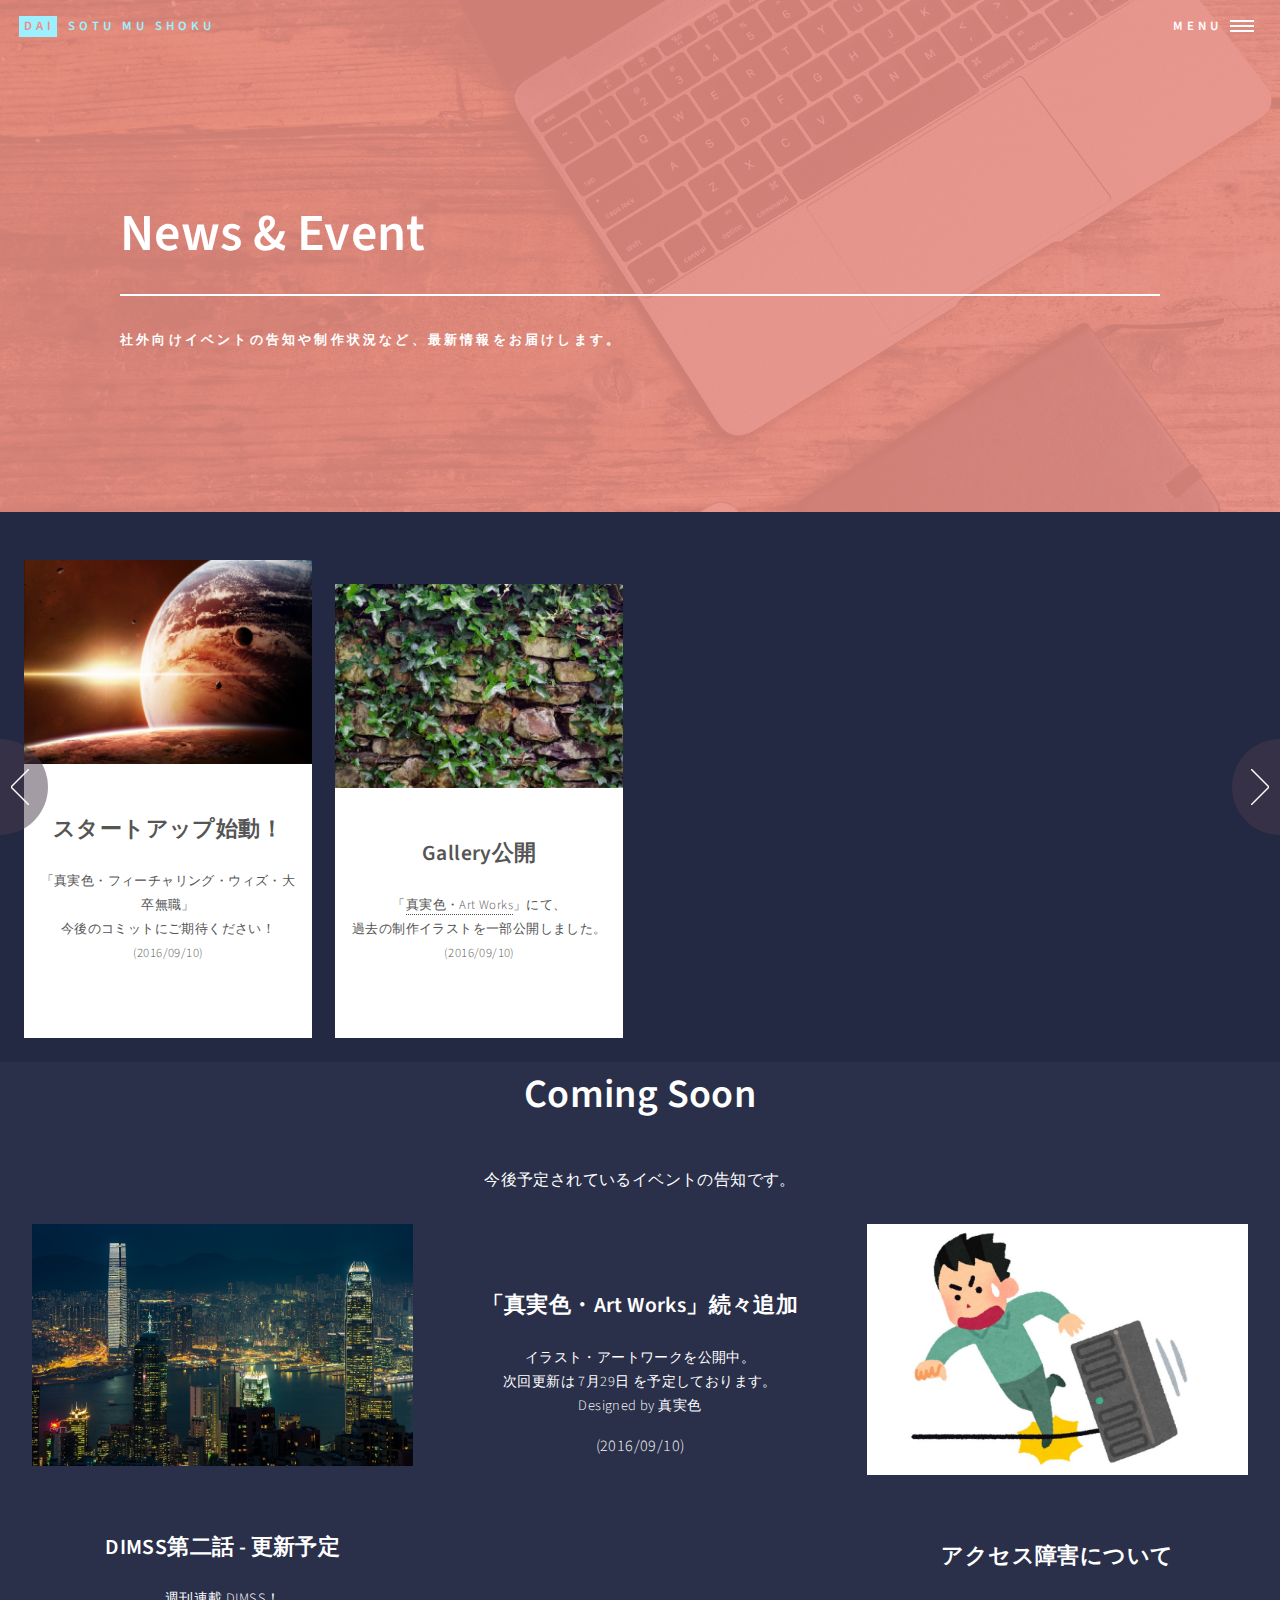
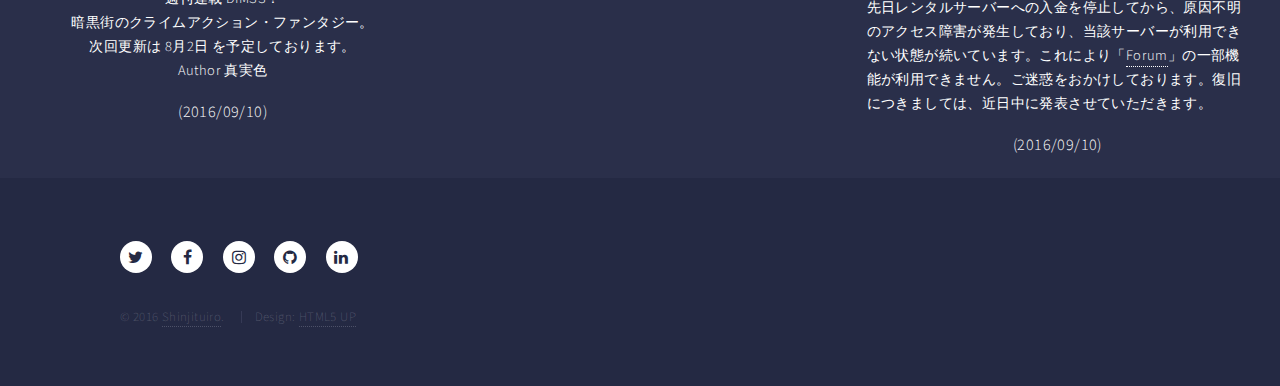
==== news.html @ 3851b5d0 "Add files via upload" ====
<!DOCTYPE HTML>
<!--
	Forty by HTML5 UP
	html5up.net | @ajlkn
	Free for personal and commercial use under the CCA 3.0 license (html5up.net/license)
-->
<html>
	<head>
		<title>News</title>
		<meta charset="utf-8" />
		<meta name="viewport" content="width=device-width, initial-scale=1, user-scalable=no" />
		<!--[if lte IE 8]><script src="assets/js/ie/html5shiv.js"></script><![endif]-->
		<link rel="stylesheet" href="assets/css/main.news.css" />
		<!--[if lte IE 9]><link rel="stylesheet" href="assets/css/ie9.css" /><![endif]-->
		<!--[if lte IE 8]><link rel="stylesheet" href="assets/css/ie8.css" /><![endif]-->
	</head>
	<body>

		<!-- Wrapper -->
			<div id="wrapper">

				<!-- Header -->
				<!-- Note: The "styleN" class below should match that of the banner element. -->
					<header id="header" class="alt style3">
						<a href="index.html" class="logo"><strong>dai</strong> <span>sotu mu shoku</span></a>
						<nav>
							<a href="#menu">Menu</a>
						</nav>
					</header>

				<!-- Menu -->
					<nav id="menu">
						<ul class="links">
							<li><a href="index.html">Home</a></li>
							<li><a href="about.html">About</a></li>
							<li><a href="products.html">Products</a></li>
							<li><a href="news.html">News & Event</a></li>
							<li><a href="recruit.html">Recruit</a></li>
							<li><a href="forum.html">Forum</a></li>
						</ul>
						<ul class="actions vertical">
							<li><a href="#" class="button special fit">Get Started</a></li>
							<li><a href="#" class="button fit">Log In</a></li>
						</ul>
					</nav>

				<!-- Banner -->
				<!-- Note: The "styleN" class below should match that of the header element. -->
					<section id="banner" class="style3">
						<div class="inner">
							<span class="image">
								<img src="images/banner.jpg" alt="" />
							</span>
							<header class="major">
								<h1>News & Event</h1>
							</header>
							<div class="content">
								<p style="font-size: 0.8em">社外向けイベントの告知や制作状況など、最新情報をお届けします。</p>
							</div>
						</div>
					</section>


			<!-- Carousel -->
				<section class="carousel">
					<div class="reel">

						<article>
							<a href="#" class="image featured"><img src="images/new01.jpg" alt="" /></a>
							<header>
								<h3><a href="#">スタートアップ始動！</a></h3>
							</header>
							<p style="font-size: 0.8em">「真実色・フィーチャリング・ウィズ・大卒無職」<br>
							今後のコミットにご期待ください！<br>
							(2016/09/10)</p>
						</article>

						<article>
							<a href="gallery.html" class="image featured"><img src="images/new02.jpg" alt="" /></a>
							<header>
								<h3><a href="gallery.html">Gallery公開</a></h3>
							</header>
							<p style="font-size: 0.8em">「<a href="gallery.html">真実色・Art Works</a>」にて、<br>
							過去の制作イラストを一部公開しました。<br>
							(2016/09/10)</p>
						</article>

						<article>
							<a href="#" class="image featured"><img src="images/new03.jpg" alt="" /></a>
							<header>
								<h3><a href="#">既知の不具合</a></h3>
							</header>
							<p style="font-size: 0.8em">一部サービスで障害が発生しています。<br>
							詳細は下記告知をご覧ください。<br>
							(2016/09/10)</p>
						</article>

						<article>
							<a href="#" class="image featured"><img src="images/new04.jpg" alt="" /></a>
							<header>
								<h3><a href="#">DAIC2016参加</a></h3>
							</header>
							<p style="font-size: 0.8em">大卒無職カンファレンス2016に参加しました。<br>
							発表資料は後日アップロードされる予定です。<br>
							(2016/09/10)</p>
						</article>

						<article>
							<a href="#" class="image featured"><img src="images/new05.jpg" alt="" /></a>
							<header>
								<h3><a href="#">Forum解禁</a></h3>
							</header>
							<p style="font-size: 0.8em">「Forum」で意見交換しませんか。<br>
							第一回討論テーマは「大卒無職」。<br>
							(2016/09/10)</p>
						</article>

						<article>
							<a href="#" class="image featured"><img src="images/pic01.jpg" alt="" /></a>
							<header>
								<h3><a href="#">大卒無職募集</a></h3>
							</header>
							<p style="font-size: 0.8em">一緒に働く大卒無職を探しています。<br>
							詳細は「<a href="recruit.html">Recruit</a>」ページをご覧ください。<br>
							(2016/09/10)</p>
						</article>

						<article>
							<a href="#" class="image featured"><img src="images/pic02.jpg" alt="" /></a>
							<header>
								<h3><a href="#">「真実色」というミッション</a></h3>
							</header>
							<p style="font-size: 0.8em">「大卒無職」のあり方を探求していきます。<br>
							詳細は「<a href="about.html">About</a>」ページをご覧ください。<br>
							(2016/09/10)</p>
						</article>

						<article>
							<a href="#" class="image featured"><img src="images/pic03.jpg" alt="" /></a>
							<header>
								<h3><a href="#">クラウド大卒無職</a></h3>
							</header>
							<p style="font-size: 0.8em">大卒無職のクラウド化を推進します。<br>
							詳細は「<a href="recruit.html">Recruit</a>」ページをご覧ください。<br>
							(2016/09/10)</p>
						</article>

						<article>
							<a href="#" class="image featured"><img src="images/pic04.jpg" alt="" /></a>
							<header>
								<h3><a href="#">真実色誕生</a></h3>
							</header>
							<p style="font-size: 0.8em">真実色が誕生しました。<br>
							今後のコミットにご期待ください！<br>
							(1992)</p>
						</article>

					</div>
				</section>

			<!-- Main -->
				<div class="wrapper style2" style="display:none">

					<article id="main" class="container special">
						<a href="#" class="image featured"><img src="images/new01.jpg" alt="" /></a>
						<header>
							<h2><a href="#">title.</a></h2>
							<p>section.</p>
						</header>
						<p>text.</p>
						<footer>
							<a href="#" class="button">button.</a>
						</footer>
					</article>

				</div>

			<!-- Features -->
				<div class="wrapper style1">

					<section id="features" class="container special">
						<header>
							<h1>Coming Soon</h1>
							<p>今後予定されているイベントの告知です。</p>
						</header>
						<div class="row">
							<article class="4u 12u(mobile) special">
								<a href="#" class="image featured"><img src="images/new101.jpg" alt="" /></a>
								<header>
									<h3><a href="#">DIMSS第二話 - 更新予定</a></h3>
								</header>
								<p style="font-size: 0.9em">週刊連載 DIMSS！<br>
								暗黒街のクライムアクション・ファンタジー。<br>
								次回更新は
									<script>
										var a = new Date();
										var b = 7 - a.getDay();
										var c = new Date(a.getTime() + b * 86400000);
										document.write(c.getMonth()+1+"月"+c.getDate()+"日");
									</script>
								を予定しております。<br>
								Author 真実色</p>
								<p style="line-height: 0em">(2016/09/10)</p>
							</article>
							<article class="4u 12u(mobile) special">
								<a href="#" class="image featured"><img src="images/new102.jpg" alt="" /></a>
								<header>
									<h3><a href="#">「真実色・Art Works」続々追加</a></h3>
								</header>
								<p style="font-size: 0.9em">イラスト・アートワークを公開中。<br>
								次回更新は
									<script>
										var a = new Date();
										var b = new Date(a.getTime() + 3 * 86400000);
										document.write(b.getMonth()+1+"月"+b.getDate()+"日");
									</script>
								を予定しております。<br>
								Designed by 真実色</p>
								<p style="line-height: 0em">(2016/09/10)</p>
							</article>
							<article class="4u 12u(mobile) special">
								<a href="#" class="image featured"><img src="images/new103.jpg" alt="" /></a>
								<header>
									<h3><a href="#">アクセス障害について</a></h3>
								</header>
								<p style="font-size: 0.9em" align="left">先日レンタルサーバーへの入金を停止してから、原因不明のアクセス障害が発生しており、当該サーバーが利用できない状態が続いています。これにより「<a href="forum.html">Forum</a>」の一部機能が利用できません。ご迷惑をおかけしております。復旧につきましては、近日中に発表させていただきます。<br></p>
								<p style="line-height: 0em">(2016/09/10)</p>
							</article>
						</div>
					</section>

				</div>

				<!-- Contact -->
					<section id="contact" style="display:none">
						<div class="inner">
							<section>
								<form method="post" action="#">
									<div class="field half first">
										<label for="name">Name</label>
										<input type="text" name="name" id="name" />
									</div>
									<div class="field half">
										<label for="email">Email</label>
										<input type="text" name="email" id="email" />
									</div>
									<div class="field">
										<label for="message">Message</label>
										<textarea name="message" id="message" rows="6"></textarea>
									</div>
									<ul class="actions">
										<li><input type="submit" value="Send Message" class="special" /></li>
										<li><input type="reset" value="Clear" /></li>
									</ul>
								</form>
							</section>
							<section class="split">
								<section>
									<div class="contact-method">
										<span class="icon alt fa-envelope"></span>
										<h3>Email</h3>
										<a href="#">information@untitled.tld</a>
									</div>
								</section>
								<section>
									<div class="contact-method">
										<span class="icon alt fa-phone"></span>
										<h3>Phone</h3>
										<span>(000) 000-0000 x12387</span>
									</div>
								</section>
								<section>
									<div class="contact-method">
										<span class="icon alt fa-home"></span>
										<h3>Address</h3>
										<span>1234 Somewhere Road #5432<br />
										Nashville, TN 00000<br />
										United States of America</span>
									</div>
								</section>
							</section>
						</div>
					</section>

				<!-- Footer -->
					<footer id="footer">
						<div class="inner">
							<ul class="icons">
								<li><a href="https://twitter.com/maigattu" class="icon alt fa-twitter"><span class="label">Twitter</span></a></li>
								<li><a href="http://mypage.syosetu.com/mypage/top/userid/631039/" class="icon alt fa-facebook"><span class="label">Facebook</span></a></li>
								<li><a href="http://mypage.syosetu.com/mypage/top/userid/631039/" class="icon alt fa-instagram"><span class="label">Instagram</span></a></li>
								<li><a href="https://github.com/shinjituiro" class="icon alt fa-github"><span class="label">GitHub</span></a></li>
								<li><a href="http://mypage.syosetu.com/mypage/top/userid/631039/" class="icon alt fa-linkedin"><span class="label">LinkedIn</span></a></li>
							</ul>
							<ul class="copyright">
								<li>&copy; 2016 <a href="https://twitter.com/maigattu">Shinjituiro</a>.</li>
								<li>Design: <a href="https://html5up.net">HTML5 UP</a></li>
								
							</ul>
						</div>
					</footer>

			</div>

		<!-- Scripts -->
			<script src="assets/js/jquery.min.js"></script>
			<script src="assets/js/jquery.dropotron.min.js"></script>
			<script src="assets/js/jquery.scrolly.min.js"></script>
			<script src="assets/js/jquery.scrollex.min.js"></script>
			<script src="assets/js/jquery.onvisible.min.js"></script>
			<script src="assets/js/skel.min.js"></script>
			<script src="assets/js/util.js"></script>
			<!--[if lte IE 8]><script src="assets/js/ie/respond.min.js"></script><![endif]-->
			<script src="assets/js/main.news.js"></script>

	</body>
</html>
---- assets/css/main.news.css ----
@import url(font-awesome.min.css);
@import url("https://fonts.googleapis.com/css?family=Source+Sans+Pro:300,300italic,600,600italic");

/*
	Forty by HTML5 UP
	html5up.net | @ajlkn
	Free for personal and commercial use under the CCA 3.0 license (html5up.net/license)
*/

/* Reset */

	html, body, div, span, applet, object, iframe, h1, h2, h3, h4, h5, h6, p, blockquote, pre, a, abbr, acronym, address, big, cite, code, del, dfn, em, img, ins, kbd, q, s, samp, small, strike, strong, sub, sup, tt, var, b, u, i, center, dl, dt, dd, ol, ul, li, fieldset, form, label, legend, table, caption, tbody, tfoot, thead, tr, th, td, article, aside, canvas, details, embed, figure, figcaption, footer, header, hgroup, menu, nav, output, ruby, section, summary, time, mark, audio, video {
		margin: 0;
		padding: 0;
		border: 0;
		font-size: 100%;
		font: inherit;
		vertical-align: baseline;
	}

	article, aside, details, figcaption, figure, footer, header, hgroup, menu, nav, section {
		display: block;
	}

	body {
		line-height: 1;
	}

	ol, ul {
		list-style: none;
	}

	blockquote, q {
		quotes: none;
	}

	blockquote:before, blockquote:after, q:before, q:after {
		content: '';
		content: none;
	}

	table {
		border-collapse: collapse;
		border-spacing: 0;
	}

	body {
		-webkit-text-size-adjust: none;
	}

/* Box Model */

	*, *:before, *:after {
		-moz-box-sizing: border-box;
		-webkit-box-sizing: border-box;
		box-sizing: border-box;
	}

/* Containers */

	.container {
		margin-left: auto;
		margin-right: auto;
	}

	.container.\31 25\25 {
		width: 100%;
		max-width: 1750px;
		min-width: 1400px;
	}

	.container.\37 5\25 {
		width: 1050px;
	}

	.container.\35 0\25 {
		width: 700px;
	}

	.container.\32 5\25 {
		width: 350px;
	}

	.container {
		width: 1400px;
	}

	@media screen and (max-width: 1680px) {

		.container.\31 25\25 {
			width: 100%;
			max-width: 1500px;
			min-width: 1200px;
		}

		.container.\37 5\25 {
			width: 900px;
		}

		.container.\35 0\25 {
			width: 600px;
		}

		.container.\32 5\25 {
			width: 300px;
		}

		.container {
			width: 1200px;
		}

	}

	@media screen and (max-width: 1280px) {

		.container.\31 25\25 {
			width: 100%;
			max-width: 125%;
			min-width: 100%;
		}

		.container.\37 5\25 {
			width: 75%;
		}

		.container.\35 0\25 {
			width: 50%;
		}

		.container.\32 5\25 {
			width: 25%;
		}

		.container {
			width: 100%;
		}

	}

	@media screen and (max-width: 960px) {

		.container.\31 25\25 {
			width: 100%;
			max-width: 125%;
			min-width: 100%;
		}

		.container.\37 5\25 {
			width: 75%;
		}

		.container.\35 0\25 {
			width: 50%;
		}

		.container.\32 5\25 {
			width: 25%;
		}

		.container {
			width: 100%;
		}

	}

	@media screen and (max-width: 840px) {

		.container.\31 25\25 {
			width: 100%;
			max-width: 125%;
			min-width: 100%;
		}

		.container.\37 5\25 {
			width: 75%;
		}

		.container.\35 0\25 {
			width: 50%;
		}

		.container.\32 5\25 {
			width: 25%;
		}

		.container {
			width: 100% !important;
		}

	}

	@media screen and (max-width: 736px) {

		.container.\31 25\25 {
			width: 100%;
			max-width: 125%;
			min-width: 100%;
		}

		.container.\37 5\25 {
			width: 75%;
		}

		.container.\35 0\25 {
			width: 50%;
		}

		.container.\32 5\25 {
			width: 25%;
		}

		.container {
			width: 100% !important;
		}

	}

/* Grid */

	.row {
		border-bottom: solid 1px transparent;
		-moz-box-sizing: border-box;
		-webkit-box-sizing: border-box;
		box-sizing: border-box;
	}

	.row > * {
		float: left;
		-moz-box-sizing: border-box;
		-webkit-box-sizing: border-box;
		box-sizing: border-box;
	}

	.row:after, .row:before {
		content: '';
		display: block;
		clear: both;
		height: 0;
	}

	.row.uniform > * > :first-child {
		margin-top: 0;
	}

	.row.uniform > * > :last-child {
		margin-bottom: 0;
	}

	.row.\30 \25 > * {
		padding: 0px 0 0 0px;
	}

	.row.\30 \25 {
		margin: 0px 0 -1px 0px;
	}

	.row.uniform.\30 \25 > * {
		padding: 0px 0 0 0px;
	}

	.row.uniform.\30 \25 {
		margin: 0px 0 -1px 0px;
	}

	.row > * {
		padding: 48px 0 0 48px;
	}

	.row {
		margin: -48px 0 -1px -48px;
	}

	.row.uniform > * {
		padding: 48px 0 0 48px;
	}

	.row.uniform {
		margin: -48px 0 -1px -48px;
	}

	.row.\32 00\25 > * {
		padding: 96px 0 0 96px;
	}

	.row.\32 00\25 {
		margin: -96px 0 -1px -96px;
	}

	.row.uniform.\32 00\25 > * {
		padding: 96px 0 0 96px;
	}

	.row.uniform.\32 00\25 {
		margin: -96px 0 -1px -96px;
	}

	.row.\31 50\25 > * {
		padding: 72px 0 0 72px;
	}

	.row.\31 50\25 {
		margin: -72px 0 -1px -72px;
	}

	.row.uniform.\31 50\25 > * {
		padding: 72px 0 0 72px;
	}

	.row.uniform.\31 50\25 {
		margin: -72px 0 -1px -72px;
	}

	.row.\35 0\25 > * {
		padding: 24px 0 0 24px;
	}

	.row.\35 0\25 {
		margin: -24px 0 -1px -24px;
	}

	.row.uniform.\35 0\25 > * {
		padding: 24px 0 0 24px;
	}

	.row.uniform.\35 0\25 {
		margin: -24px 0 -1px -24px;
	}

	.row.\32 5\25 > * {
		padding: 12px 0 0 12px;
	}

	.row.\32 5\25 {
		margin: -12px 0 -1px -12px;
	}

	.row.uniform.\32 5\25 > * {
		padding: 12px 0 0 12px;
	}

	.row.uniform.\32 5\25 {
		margin: -12px 0 -1px -12px;
	}

	.\31 2u, .\31 2u\24 {
		width: 100%;
		clear: none;
		margin-left: 0;
	}

	.\31 1u, .\31 1u\24 {
		width: 91.6666666667%;
		clear: none;
		margin-left: 0;
	}

	.\31 0u, .\31 0u\24 {
		width: 83.3333333333%;
		clear: none;
		margin-left: 0;
	}

	.\39 u, .\39 u\24 {
		width: 75%;
		clear: none;
		margin-left: 0;
	}

	.\38 u, .\38 u\24 {
		width: 66.6666666667%;
		clear: none;
		margin-left: 0;
	}

	.\37 u, .\37 u\24 {
		width: 58.3333333333%;
		clear: none;
		margin-left: 0;
	}

	.\36 u, .\36 u\24 {
		width: 50%;
		clear: none;
		margin-left: 0;
	}

	.\35 u, .\35 u\24 {
		width: 41.6666666667%;
		clear: none;
		margin-left: 0;
	}

	.\34 u, .\34 u\24 {
		width: 33.3333333333%;
		clear: none;
		margin-left: 0;
	}

	.\33 u, .\33 u\24 {
		width: 25%;
		clear: none;
		margin-left: 0;
	}

	.\32 u, .\32 u\24 {
		width: 16.6666666667%;
		clear: none;
		margin-left: 0;
	}

	.\31 u, .\31 u\24 {
		width: 8.3333333333%;
		clear: none;
		margin-left: 0;
	}

	.\31 2u\24 + *,
	.\31 1u\24 + *,
	.\31 0u\24 + *,
	.\39 u\24 + *,
	.\38 u\24 + *,
	.\37 u\24 + *,
	.\36 u\24 + *,
	.\35 u\24 + *,
	.\34 u\24 + *,
	.\33 u\24 + *,
	.\32 u\24 + *,
	.\31 u\24 + * {
		clear: left;
	}

	.\-11u {
		margin-left: 91.66667%;
	}

	.\-10u {
		margin-left: 83.33333%;
	}

	.\-9u {
		margin-left: 75%;
	}

	.\-8u {
		margin-left: 66.66667%;
	}

	.\-7u {
		margin-left: 58.33333%;
	}

	.\-6u {
		margin-left: 50%;
	}

	.\-5u {
		margin-left: 41.66667%;
	}

	.\-4u {
		margin-left: 33.33333%;
	}

	.\-3u {
		margin-left: 25%;
	}

	.\-2u {
		margin-left: 16.66667%;
	}

	.\-1u {
		margin-left: 8.33333%;
	}

	@media screen and (max-width: 1680px) {

		.row > * {
			padding: 48px 0 0 48px;
		}

		.row {
			margin: -48px 0 -1px -48px;
		}

		.row.uniform > * {
			padding: 48px 0 0 48px;
		}

		.row.uniform {
			margin: -48px 0 -1px -48px;
		}

		.row.\32 00\25 > * {
			padding: 96px 0 0 96px;
		}

		.row.\32 00\25 {
			margin: -96px 0 -1px -96px;
		}

		.row.uniform.\32 00\25 > * {
			padding: 96px 0 0 96px;
		}

		.row.uniform.\32 00\25 {
			margin: -96px 0 -1px -96px;
		}

		.row.\31 50\25 > * {
			padding: 72px 0 0 72px;
		}

		.row.\31 50\25 {
			margin: -72px 0 -1px -72px;
		}

		.row.uniform.\31 50\25 > * {
			padding: 72px 0 0 72px;
		}

		.row.uniform.\31 50\25 {
			margin: -72px 0 -1px -72px;
		}

		.row.\35 0\25 > * {
			padding: 24px 0 0 24px;
		}

		.row.\35 0\25 {
			margin: -24px 0 -1px -24px;
		}

		.row.uniform.\35 0\25 > * {
			padding: 24px 0 0 24px;
		}

		.row.uniform.\35 0\25 {
			margin: -24px 0 -1px -24px;
		}

		.row.\32 5\25 > * {
			padding: 12px 0 0 12px;
		}

		.row.\32 5\25 {
			margin: -12px 0 -1px -12px;
		}

		.row.uniform.\32 5\25 > * {
			padding: 12px 0 0 12px;
		}

		.row.uniform.\32 5\25 {
			margin: -12px 0 -1px -12px;
		}

		.\31 2u\28wide\29, .\31 2u\24\28wide\29 {
			width: 100%;
			clear: none;
			margin-left: 0;
		}

		.\31 1u\28wide\29, .\31 1u\24\28wide\29 {
			width: 91.6666666667%;
			clear: none;
			margin-left: 0;
		}

		.\31 0u\28wide\29, .\31 0u\24\28wide\29 {
			width: 83.3333333333%;
			clear: none;
			margin-left: 0;
		}

		.\39 u\28wide\29, .\39 u\24\28wide\29 {
			width: 75%;
			clear: none;
			margin-left: 0;
		}

		.\38 u\28wide\29, .\38 u\24\28wide\29 {
			width: 66.6666666667%;
			clear: none;
			margin-left: 0;
		}

		.\37 u\28wide\29, .\37 u\24\28wide\29 {
			width: 58.3333333333%;
			clear: none;
			margin-left: 0;
		}

		.\36 u\28wide\29, .\36 u\24\28wide\29 {
			width: 50%;
			clear: none;
			margin-left: 0;
		}

		.\35 u\28wide\29, .\35 u\24\28wide\29 {
			width: 41.6666666667%;
			clear: none;
			margin-left: 0;
		}

		.\34 u\28wide\29, .\34 u\24\28wide\29 {
			width: 33.3333333333%;
			clear: none;
			margin-left: 0;
		}

		.\33 u\28wide\29, .\33 u\24\28wide\29 {
			width: 25%;
			clear: none;
			margin-left: 0;
		}

		.\32 u\28wide\29, .\32 u\24\28wide\29 {
			width: 16.6666666667%;
			clear: none;
			margin-left: 0;
		}

		.\31 u\28wide\29, .\31 u\24\28wide\29 {
			width: 8.3333333333%;
			clear: none;
			margin-left: 0;
		}

		.\31 2u\24\28wide\29 + *,
		.\31 1u\24\28wide\29 + *,
		.\31 0u\24\28wide\29 + *,
		.\39 u\24\28wide\29 + *,
		.\38 u\24\28wide\29 + *,
		.\37 u\24\28wide\29 + *,
		.\36 u\24\28wide\29 + *,
		.\35 u\24\28wide\29 + *,
		.\34 u\24\28wide\29 + *,
		.\33 u\24\28wide\29 + *,
		.\32 u\24\28wide\29 + *,
		.\31 u\24\28wide\29 + * {
			clear: left;
		}

		.\-11u\28wide\29 {
			margin-left: 91.66667%;
		}

		.\-10u\28wide\29 {
			margin-left: 83.33333%;
		}

		.\-9u\28wide\29 {
			margin-left: 75%;
		}

		.\-8u\28wide\29 {
			margin-left: 66.66667%;
		}

		.\-7u\28wide\29 {
			margin-left: 58.33333%;
		}

		.\-6u\28wide\29 {
			margin-left: 50%;
		}

		.\-5u\28wide\29 {
			margin-left: 41.66667%;
		}

		.\-4u\28wide\29 {
			margin-left: 33.33333%;
		}

		.\-3u\28wide\29 {
			margin-left: 25%;
		}

		.\-2u\28wide\29 {
			margin-left: 16.66667%;
		}

		.\-1u\28wide\29 {
			margin-left: 8.33333%;
		}

	}

	@media screen and (max-width: 1280px) {

		.row > * {
			padding: 36px 0 0 36px;
		}

		.row {
			margin: -36px 0 -1px -36px;
		}

		.row.uniform > * {
			padding: 36px 0 0 36px;
		}

		.row.uniform {
			margin: -36px 0 -1px -36px;
		}

		.row.\32 00\25 > * {
			padding: 72px 0 0 72px;
		}

		.row.\32 00\25 {
			margin: -72px 0 -1px -72px;
		}

		.row.uniform.\32 00\25 > * {
			padding: 72px 0 0 72px;
		}

		.row.uniform.\32 00\25 {
			margin: -72px 0 -1px -72px;
		}

		.row.\31 50\25 > * {
			padding: 54px 0 0 54px;
		}

		.row.\31 50\25 {
			margin: -54px 0 -1px -54px;
		}

		.row.uniform.\31 50\25 > * {
			padding: 54px 0 0 54px;
		}

		.row.uniform.\31 50\25 {
			margin: -54px 0 -1px -54px;
		}

		.row.\35 0\25 > * {
			padding: 18px 0 0 18px;
		}

		.row.\35 0\25 {
			margin: -18px 0 -1px -18px;
		}

		.row.uniform.\35 0\25 > * {
			padding: 18px 0 0 18px;
		}

		.row.uniform.\35 0\25 {
			margin: -18px 0 -1px -18px;
		}

		.row.\32 5\25 > * {
			padding: 9px 0 0 9px;
		}

		.row.\32 5\25 {
			margin: -9px 0 -1px -9px;
		}

		.row.uniform.\32 5\25 > * {
			padding: 9px 0 0 9px;
		}

		.row.uniform.\32 5\25 {
			margin: -9px 0 -1px -9px;
		}

		.\31 2u\28normal\29, .\31 2u\24\28normal\29 {
			width: 100%;
			clear: none;
			margin-left: 0;
		}

		.\31 1u\28normal\29, .\31 1u\24\28normal\29 {
			width: 91.6666666667%;
			clear: none;
			margin-left: 0;
		}

		.\31 0u\28normal\29, .\31 0u\24\28normal\29 {
			width: 83.3333333333%;
			clear: none;
			margin-left: 0;
		}

		.\39 u\28normal\29, .\39 u\24\28normal\29 {
			width: 75%;
			clear: none;
			margin-left: 0;
		}

		.\38 u\28normal\29, .\38 u\24\28normal\29 {
			width: 66.6666666667%;
			clear: none;
			margin-left: 0;
		}

		.\37 u\28normal\29, .\37 u\24\28normal\29 {
			width: 58.3333333333%;
			clear: none;
			margin-left: 0;
		}

		.\36 u\28normal\29, .\36 u\24\28normal\29 {
			width: 50%;
			clear: none;
			margin-left: 0;
		}

		.\35 u\28normal\29, .\35 u\24\28normal\29 {
			width: 41.6666666667%;
			clear: none;
			margin-left: 0;
		}

		.\34 u\28normal\29, .\34 u\24\28normal\29 {
			width: 33.3333333333%;
			clear: none;
			margin-left: 0;
		}

		.\33 u\28normal\29, .\33 u\24\28normal\29 {
			width: 25%;
			clear: none;
			margin-left: 0;
		}

		.\32 u\28normal\29, .\32 u\24\28normal\29 {
			width: 16.6666666667%;
			clear: none;
			margin-left: 0;
		}

		.\31 u\28normal\29, .\31 u\24\28normal\29 {
			width: 8.3333333333%;
			clear: none;
			margin-left: 0;
		}

		.\31 2u\24\28normal\29 + *,
		.\31 1u\24\28normal\29 + *,
		.\31 0u\24\28normal\29 + *,
		.\39 u\24\28normal\29 + *,
		.\38 u\24\28normal\29 + *,
		.\37 u\24\28normal\29 + *,
		.\36 u\24\28normal\29 + *,
		.\35 u\24\28normal\29 + *,
		.\34 u\24\28normal\29 + *,
		.\33 u\24\28normal\29 + *,
		.\32 u\24\28normal\29 + *,
		.\31 u\24\28normal\29 + * {
			clear: left;
		}

		.\-11u\28normal\29 {
			margin-left: 91.66667%;
		}

		.\-10u\28normal\29 {
			margin-left: 83.33333%;
		}

		.\-9u\28normal\29 {
			margin-left: 75%;
		}

		.\-8u\28normal\29 {
			margin-left: 66.66667%;
		}

		.\-7u\28normal\29 {
			margin-left: 58.33333%;
		}

		.\-6u\28normal\29 {
			margin-left: 50%;
		}

		.\-5u\28normal\29 {
			margin-left: 41.66667%;
		}

		.\-4u\28normal\29 {
			margin-left: 33.33333%;
		}

		.\-3u\28normal\29 {
			margin-left: 25%;
		}

		.\-2u\28normal\29 {
			margin-left: 16.66667%;
		}

		.\-1u\28normal\29 {
			margin-left: 8.33333%;
		}

	}

	@media screen and (max-width: 960px) {

		.row > * {
			padding: 32px 0 0 32px;
		}

		.row {
			margin: -32px 0 -1px -32px;
		}

		.row.uniform > * {
			padding: 32px 0 0 32px;
		}

		.row.uniform {
			margin: -32px 0 -1px -32px;
		}

		.row.\32 00\25 > * {
			padding: 64px 0 0 64px;
		}

		.row.\32 00\25 {
			margin: -64px 0 -1px -64px;
		}

		.row.uniform.\32 00\25 > * {
			padding: 64px 0 0 64px;
		}

		.row.uniform.\32 00\25 {
			margin: -64px 0 -1px -64px;
		}

		.row.\31 50\25 > * {
			padding: 48px 0 0 48px;
		}

		.row.\31 50\25 {
			margin: -48px 0 -1px -48px;
		}

		.row.uniform.\31 50\25 > * {
			padding: 48px 0 0 48px;
		}

		.row.uniform.\31 50\25 {
			margin: -48px 0 -1px -48px;
		}

		.row.\35 0\25 > * {
			padding: 16px 0 0 16px;
		}

		.row.\35 0\25 {
			margin: -16px 0 -1px -16px;
		}

		.row.uniform.\35 0\25 > * {
			padding: 16px 0 0 16px;
		}

		.row.uniform.\35 0\25 {
			margin: -16px 0 -1px -16px;
		}

		.row.\32 5\25 > * {
			padding: 8px 0 0 8px;
		}

		.row.\32 5\25 {
			margin: -8px 0 -1px -8px;
		}

		.row.uniform.\32 5\25 > * {
			padding: 8px 0 0 8px;
		}

		.row.uniform.\32 5\25 {
			margin: -8px 0 -1px -8px;
		}

		.\31 2u\28narrow\29, .\31 2u\24\28narrow\29 {
			width: 100%;
			clear: none;
			margin-left: 0;
		}

		.\31 1u\28narrow\29, .\31 1u\24\28narrow\29 {
			width: 91.6666666667%;
			clear: none;
			margin-left: 0;
		}

		.\31 0u\28narrow\29, .\31 0u\24\28narrow\29 {
			width: 83.3333333333%;
			clear: none;
			margin-left: 0;
		}

		.\39 u\28narrow\29, .\39 u\24\28narrow\29 {
			width: 75%;
			clear: none;
			margin-left: 0;
		}

		.\38 u\28narrow\29, .\38 u\24\28narrow\29 {
			width: 66.6666666667%;
			clear: none;
			margin-left: 0;
		}

		.\37 u\28narrow\29, .\37 u\24\28narrow\29 {
			width: 58.3333333333%;
			clear: none;
			margin-left: 0;
		}

		.\36 u\28narrow\29, .\36 u\24\28narrow\29 {
			width: 50%;
			clear: none;
			margin-left: 0;
		}

		.\35 u\28narrow\29, .\35 u\24\28narrow\29 {
			width: 41.6666666667%;
			clear: none;
			margin-left: 0;
		}

		.\34 u\28narrow\29, .\34 u\24\28narrow\29 {
			width: 33.3333333333%;
			clear: none;
			margin-left: 0;
		}

		.\33 u\28narrow\29, .\33 u\24\28narrow\29 {
			width: 25%;
			clear: none;
			margin-left: 0;
		}

		.\32 u\28narrow\29, .\32 u\24\28narrow\29 {
			width: 16.6666666667%;
			clear: none;
			margin-left: 0;
		}

		.\31 u\28narrow\29, .\31 u\24\28narrow\29 {
			width: 8.3333333333%;
			clear: none;
			margin-left: 0;
		}

		.\31 2u\24\28narrow\29 + *,
		.\31 1u\24\28narrow\29 + *,
		.\31 0u\24\28narrow\29 + *,
		.\39 u\24\28narrow\29 + *,
		.\38 u\24\28narrow\29 + *,
		.\37 u\24\28narrow\29 + *,
		.\36 u\24\28narrow\29 + *,
		.\35 u\24\28narrow\29 + *,
		.\34 u\24\28narrow\29 + *,
		.\33 u\24\28narrow\29 + *,
		.\32 u\24\28narrow\29 + *,
		.\31 u\24\28narrow\29 + * {
			clear: left;
		}

		.\-11u\28narrow\29 {
			margin-left: 91.66667%;
		}

		.\-10u\28narrow\29 {
			margin-left: 83.33333%;
		}

		.\-9u\28narrow\29 {
			margin-left: 75%;
		}

		.\-8u\28narrow\29 {
			margin-left: 66.66667%;
		}

		.\-7u\28narrow\29 {
			margin-left: 58.33333%;
		}

		.\-6u\28narrow\29 {
			margin-left: 50%;
		}

		.\-5u\28narrow\29 {
			margin-left: 41.66667%;
		}

		.\-4u\28narrow\29 {
			margin-left: 33.33333%;
		}

		.\-3u\28narrow\29 {
			margin-left: 25%;
		}

		.\-2u\28narrow\29 {
			margin-left: 16.66667%;
		}

		.\-1u\28narrow\29 {
			margin-left: 8.33333%;
		}

	}

	@media screen and (max-width: 840px) {

		.row > * {
			padding: 32px 0 0 32px;
		}

		.row {
			margin: -32px 0 -1px -32px;
		}

		.row.uniform > * {
			padding: 32px 0 0 32px;
		}

		.row.uniform {
			margin: -32px 0 -1px -32px;
		}

		.row.\32 00\25 > * {
			padding: 64px 0 0 64px;
		}

		.row.\32 00\25 {
			margin: -64px 0 -1px -64px;
		}

		.row.uniform.\32 00\25 > * {
			padding: 64px 0 0 64px;
		}

		.row.uniform.\32 00\25 {
			margin: -64px 0 -1px -64px;
		}

		.row.\31 50\25 > * {
			padding: 48px 0 0 48px;
		}

		.row.\31 50\25 {
			margin: -48px 0 -1px -48px;
		}

		.row.uniform.\31 50\25 > * {
			padding: 48px 0 0 48px;
		}

		.row.uniform.\31 50\25 {
			margin: -48px 0 -1px -48px;
		}

		.row.\35 0\25 > * {
			padding: 16px 0 0 16px;
		}

		.row.\35 0\25 {
			margin: -16px 0 -1px -16px;
		}

		.row.uniform.\35 0\25 > * {
			padding: 16px 0 0 16px;
		}

		.row.uniform.\35 0\25 {
			margin: -16px 0 -1px -16px;
		}

		.row.\32 5\25 > * {
			padding: 8px 0 0 8px;
		}

		.row.\32 5\25 {
			margin: -8px 0 -1px -8px;
		}

		.row.uniform.\32 5\25 > * {
			padding: 8px 0 0 8px;
		}

		.row.uniform.\32 5\25 {
			margin: -8px 0 -1px -8px;
		}

		.\31 2u\28narrower\29, .\31 2u\24\28narrower\29 {
			width: 100%;
			clear: none;
			margin-left: 0;
		}

		.\31 1u\28narrower\29, .\31 1u\24\28narrower\29 {
			width: 91.6666666667%;
			clear: none;
			margin-left: 0;
		}

		.\31 0u\28narrower\29, .\31 0u\24\28narrower\29 {
			width: 83.3333333333%;
			clear: none;
			margin-left: 0;
		}

		.\39 u\28narrower\29, .\39 u\24\28narrower\29 {
			width: 75%;
			clear: none;
			margin-left: 0;
		}

		.\38 u\28narrower\29, .\38 u\24\28narrower\29 {
			width: 66.6666666667%;
			clear: none;
			margin-left: 0;
		}

		.\37 u\28narrower\29, .\37 u\24\28narrower\29 {
			width: 58.3333333333%;
			clear: none;
			margin-left: 0;
		}

		.\36 u\28narrower\29, .\36 u\24\28narrower\29 {
			width: 50%;
			clear: none;
			margin-left: 0;
		}

		.\35 u\28narrower\29, .\35 u\24\28narrower\29 {
			width: 41.6666666667%;
			clear: none;
			margin-left: 0;
		}

		.\34 u\28narrower\29, .\34 u\24\28narrower\29 {
			width: 33.3333333333%;
			clear: none;
			margin-left: 0;
		}

		.\33 u\28narrower\29, .\33 u\24\28narrower\29 {
			width: 25%;
			clear: none;
			margin-left: 0;
		}

		.\32 u\28narrower\29, .\32 u\24\28narrower\29 {
			width: 16.6666666667%;
			clear: none;
			margin-left: 0;
		}

		.\31 u\28narrower\29, .\31 u\24\28narrower\29 {
			width: 8.3333333333%;
			clear: none;
			margin-left: 0;
		}

		.\31 2u\24\28narrower\29 + *,
		.\31 1u\24\28narrower\29 + *,
		.\31 0u\24\28narrower\29 + *,
		.\39 u\24\28narrower\29 + *,
		.\38 u\24\28narrower\29 + *,
		.\37 u\24\28narrower\29 + *,
		.\36 u\24\28narrower\29 + *,
		.\35 u\24\28narrower\29 + *,
		.\34 u\24\28narrower\29 + *,
		.\33 u\24\28narrower\29 + *,
		.\32 u\24\28narrower\29 + *,
		.\31 u\24\28narrower\29 + * {
			clear: left;
		}

		.\-11u\28narrower\29 {
			margin-left: 91.66667%;
		}

		.\-10u\28narrower\29 {
			margin-left: 83.33333%;
		}

		.\-9u\28narrower\29 {
			margin-left: 75%;
		}

		.\-8u\28narrower\29 {
			margin-left: 66.66667%;
		}

		.\-7u\28narrower\29 {
			margin-left: 58.33333%;
		}

		.\-6u\28narrower\29 {
			margin-left: 50%;
		}

		.\-5u\28narrower\29 {
			margin-left: 41.66667%;
		}

		.\-4u\28narrower\29 {
			margin-left: 33.33333%;
		}

		.\-3u\28narrower\29 {
			margin-left: 25%;
		}

		.\-2u\28narrower\29 {
			margin-left: 16.66667%;
		}

		.\-1u\28narrower\29 {
			margin-left: 8.33333%;
		}

	}

	@media screen and (max-width: 736px) {

		.row > * {
			padding: 20px 0 0 20px;
		}

		.row {
			margin: -20px 0 -1px -20px;
		}

		.row.uniform > * {
			padding: 20px 0 0 20px;
		}

		.row.uniform {
			margin: -20px 0 -1px -20px;
		}

		.row.\32 00\25 > * {
			padding: 40px 0 0 40px;
		}

		.row.\32 00\25 {
			margin: -40px 0 -1px -40px;
		}

		.row.uniform.\32 00\25 > * {
			padding: 40px 0 0 40px;
		}

		.row.uniform.\32 00\25 {
			margin: -40px 0 -1px -40px;
		}

		.row.\31 50\25 > * {
			padding: 30px 0 0 30px;
		}

		.row.\31 50\25 {
			margin: -30px 0 -1px -30px;
		}

		.row.uniform.\31 50\25 > * {
			padding: 30px 0 0 30px;
		}

		.row.uniform.\31 50\25 {
			margin: -30px 0 -1px -30px;
		}

		.row.\35 0\25 > * {
			padding: 10px 0 0 10px;
		}

		.row.\35 0\25 {
			margin: -10px 0 -1px -10px;
		}

		.row.uniform.\35 0\25 > * {
			padding: 10px 0 0 10px;
		}

		.row.uniform.\35 0\25 {
			margin: -10px 0 -1px -10px;
		}

		.row.\32 5\25 > * {
			padding: 5px 0 0 5px;
		}

		.row.\32 5\25 {
			margin: -5px 0 -1px -5px;
		}

		.row.uniform.\32 5\25 > * {
			padding: 5px 0 0 5px;
		}

		.row.uniform.\32 5\25 {
			margin: -5px 0 -1px -5px;
		}

		.\31 2u\28mobile\29, .\31 2u\24\28mobile\29 {
			width: 100%;
			clear: none;
			margin-left: 0;
		}

		.\31 1u\28mobile\29, .\31 1u\24\28mobile\29 {
			width: 91.6666666667%;
			clear: none;
			margin-left: 0;
		}

		.\31 0u\28mobile\29, .\31 0u\24\28mobile\29 {
			width: 83.3333333333%;
			clear: none;
			margin-left: 0;
		}

		.\39 u\28mobile\29, .\39 u\24\28mobile\29 {
			width: 75%;
			clear: none;
			margin-left: 0;
		}

		.\38 u\28mobile\29, .\38 u\24\28mobile\29 {
			width: 66.6666666667%;
			clear: none;
			margin-left: 0;
		}

		.\37 u\28mobile\29, .\37 u\24\28mobile\29 {
			width: 58.3333333333%;
			clear: none;
			margin-left: 0;
		}

		.\36 u\28mobile\29, .\36 u\24\28mobile\29 {
			width: 50%;
			clear: none;
			margin-left: 0;
		}

		.\35 u\28mobile\29, .\35 u\24\28mobile\29 {
			width: 41.6666666667%;
			clear: none;
			margin-left: 0;
		}

		.\34 u\28mobile\29, .\34 u\24\28mobile\29 {
			width: 33.3333333333%;
			clear: none;
			margin-left: 0;
		}

		.\33 u\28mobile\29, .\33 u\24\28mobile\29 {
			width: 25%;
			clear: none;
			margin-left: 0;
		}

		.\32 u\28mobile\29, .\32 u\24\28mobile\29 {
			width: 16.6666666667%;
			clear: none;
			margin-left: 0;
		}

		.\31 u\28mobile\29, .\31 u\24\28mobile\29 {
			width: 8.3333333333%;
			clear: none;
			margin-left: 0;
		}

		.\31 2u\24\28mobile\29 + *,
		.\31 1u\24\28mobile\29 + *,
		.\31 0u\24\28mobile\29 + *,
		.\39 u\24\28mobile\29 + *,
		.\38 u\24\28mobile\29 + *,
		.\37 u\24\28mobile\29 + *,
		.\36 u\24\28mobile\29 + *,
		.\35 u\24\28mobile\29 + *,
		.\34 u\24\28mobile\29 + *,
		.\33 u\24\28mobile\29 + *,
		.\32 u\24\28mobile\29 + *,
		.\31 u\24\28mobile\29 + * {
			clear: left;
		}

		.\-11u\28mobile\29 {
			margin-left: 91.66667%;
		}

		.\-10u\28mobile\29 {
			margin-left: 83.33333%;
		}

		.\-9u\28mobile\29 {
			margin-left: 75%;
		}

		.\-8u\28mobile\29 {
			margin-left: 66.66667%;
		}

		.\-7u\28mobile\29 {
			margin-left: 58.33333%;
		}

		.\-6u\28mobile\29 {
			margin-left: 50%;
		}

		.\-5u\28mobile\29 {
			margin-left: 41.66667%;
		}

		.\-4u\28mobile\29 {
			margin-left: 33.33333%;
		}

		.\-3u\28mobile\29 {
			margin-left: 25%;
		}

		.\-2u\28mobile\29 {
			margin-left: 16.66667%;
		}

		.\-1u\28mobile\29 {
			margin-left: 8.33333%;
		}

	}

/* Basic */

	@-ms-viewport {
		width: device-width;
	}

	body {
		-ms-overflow-style: scrollbar;
	}

	@media screen and (max-width: 480px) {

		html, body {
			min-width: 320px;
		}

	}

	body {
		background: #242943;
	}

		body.is-loading *, body.is-loading *:before, body.is-loading *:after {
			-moz-animation: none !important;
			-webkit-animation: none !important;
			-ms-animation: none !important;
			animation: none !important;
			-moz-transition: none !important;
			-webkit-transition: none !important;
			-ms-transition: none !important;
			transition: none !important;
		}

/* Type */

	body, input, select, textarea {
		color: #ffffff;
		font-family: "Source Sans Pro", Helvetica, sans-serif;
		font-size: 17pt;
		font-weight: 300;
		letter-spacing: 0.025em;
		line-height: 1.65;
	}

		@media screen and (max-width: 1680px) {

			body, input, select, textarea {
				font-size: 14pt;
			}

		}

		@media screen and (max-width: 1280px) {

			body, input, select, textarea {
				font-size: 12pt;
			}

		}

		@media screen and (max-width: 360px) {

			body, input, select, textarea {
				font-size: 11pt;
			}

		}

	a {
		-moz-transition: color 0.2s ease-in-out, border-bottom-color 0.2s ease-in-out;
		-webkit-transition: color 0.2s ease-in-out, border-bottom-color 0.2s ease-in-out;
		-ms-transition: color 0.2s ease-in-out, border-bottom-color 0.2s ease-in-out;
		transition: color 0.2s ease-in-out, border-bottom-color 0.2s ease-in-out;
		border-bottom: dotted 1px;
		color: inherit;
		text-decoration: none;
	}

		a:hover {
			border-bottom-color: transparent;
			color: #9bf1ff !important;
		}

		a:active {
			color: #53e3fb !important;
		}

	strong, b {
		color: #ffffff;
		font-weight: 600;
	}

	em, i {
		font-style: italic;
	}

	p {
		margin: 0 0 2em 0;
	}

	h1, h2, h3, h4, h5, h6 {
		color: #ffffff;
		font-weight: 600;
		line-height: 1.65;
		margin: 0 0 1em 0;
	}

		h1 a, h2 a, h3 a, h4 a, h5 a, h6 a {
			color: inherit;
			border-bottom: 0;
		}

	h1 {
		font-size: 2.5em;
	}

	h2 {
		font-size: 1.75em;
	}

	h3 {
		font-size: 1.35em;
	}

	h4 {
		font-size: 1.1em;
	}

	h5 {
		font-size: 0.9em;
	}

	h6 {
		font-size: 0.7em;
	}

	@media screen and (max-width: 736px) {

		h1 {
			font-size: 2em;
		}

		h2 {
			font-size: 1.5em;
		}

		h3 {
			font-size: 1.25em;
		}

	}

	sub {
		font-size: 0.8em;
		position: relative;
		top: 0.5em;
	}

	sup {
		font-size: 0.8em;
		position: relative;
		top: -0.5em;
	}

	blockquote {
		border-left: solid 4px rgba(212, 212, 255, 0.1);
		font-style: italic;
		margin: 0 0 2em 0;
		padding: 0.5em 0 0.5em 2em;
	}

	code {
		background: rgba(212, 212, 255, 0.035);
		font-family: "Courier New", monospace;
		font-size: 0.9em;
		margin: 0 0.25em;
		padding: 0.25em 0.65em;
	}

	pre {
		-webkit-overflow-scrolling: touch;
		font-family: "Courier New", monospace;
		font-size: 0.9em;
		margin: 0 0 2em 0;
	}

		pre code {
			display: block;
			line-height: 1.75;
			padding: 1em 1.5em;
			overflow-x: auto;
		}

	hr {
		border: 0;
		border-bottom: solid 1px rgba(212, 212, 255, 0.1);
		margin: 2em 0;
	}

		hr.major {
			margin: 3em 0;
		}

	.align-left {
		text-align: left;
	}

	.align-center {
		text-align: center;
	}

	.align-right {
		text-align: right;
	}

/* Section/Article */

	section.special, article.special {
		text-align: center;
	}

	header.major {
		width: -moz-max-content;
		width: -webkit-max-content;
		width: -ms-max-content;
		width: max-content;
		margin-bottom: 2em;
	}

		header.major > :first-child {
			margin-bottom: 0;
			width: calc(100% + 0.5em);
		}

			header.major > :first-child:after {
				content: '';
				background-color: #ffffff;
				display: block;
				height: 2px;
				margin: 0.325em 0 0.5em 0;
				width: 100%;
			}

		header.major > p {
			font-size: 0.7em;
			font-weight: 600;
			letter-spacing: 0.25em;
			margin-bottom: 0;
			text-transform: uppercase;
		}

		body.is-ie header.major > :first-child:after {
			max-width: 9em;
		}

		body.is-ie header.major > h1:after {
			max-width: 100% !important;
		}

	@media screen and (max-width: 736px) {

		header.major > p br {
			display: none;
		}

	}

/* Form */

	form {
		margin: 0 0 2em 0;
	}

		form .field {
			margin: 0 0 2em 0;
		}

			form .field.half {
				width: 50%;
				float: left;
				padding: 0 0 0 1em;
			}

				form .field.half.first {
					padding: 0 1em 0 0;
				}

		form > .actions {
			margin: 2.5em 0 0 0 !important;
		}

		@media screen and (max-width: 736px) {

			form .field {
				margin: 0 0 1.5em 0;
			}

				form .field.half {
					padding: 0 0 0 0.75em;
				}

					form .field.half.first {
						padding: 0 0.75em 0 0;
					}

			form > .actions {
				margin: 2em 0 0 0 !important;
			}

		}

		@media screen and (max-width: 480px) {

			form .field.half {
				width: 100%;
				float: none;
				padding: 0;
			}

				form .field.half.first {
					padding: 0;
				}

		}

	label {
		color: #ffffff;
		display: block;
		font-size: 0.8em;
		font-weight: 600;
		letter-spacing: 0.25em;
		margin: 0 0 1em 0;
		text-transform: uppercase;
	}

	input[type="text"],
	input[type="password"],
	input[type="email"],
	input[type="tel"],
	select,
	textarea {
		-moz-appearance: none;
		-webkit-appearance: none;
		-ms-appearance: none;
		appearance: none;
		background: rgba(212, 212, 255, 0.035);
		border: none;
		border-radius: 0;
		color: inherit;
		display: block;
		outline: 0;
		padding: 0 1em;
		text-decoration: none;
		width: 100%;
	}

		input[type="text"]:invalid,
		input[type="password"]:invalid,
		input[type="email"]:invalid,
		input[type="tel"]:invalid,
		select:invalid,
		textarea:invalid {
			box-shadow: none;
		}

		input[type="text"]:focus,
		input[type="password"]:focus,
		input[type="email"]:focus,
		input[type="tel"]:focus,
		select:focus,
		textarea:focus {
			border-color: #9bf1ff;
			box-shadow: 0 0 0 2px #9bf1ff;
		}

	.select-wrapper {
		text-decoration: none;
		display: block;
		position: relative;
	}

		.select-wrapper:before {
			-moz-osx-font-smoothing: grayscale;
			-webkit-font-smoothing: antialiased;
			font-family: FontAwesome;
			font-style: normal;
			font-weight: normal;
			text-transform: none !important;
		}

		.select-wrapper:before {
			color: rgba(212, 212, 255, 0.1);
			content: '\f078';
			display: block;
			height: 2.75em;
			line-height: 2.75em;
			pointer-events: none;
			position: absolute;
			right: 0;
			text-align: center;
			top: 0;
			width: 2.75em;
		}

		.select-wrapper select::-ms-expand {
			display: none;
		}

	input[type="text"],
	input[type="password"],
	input[type="email"],
	select {
		height: 2.75em;
	}

	textarea {
		padding: 0.75em 1em;
	}

	input[type="checkbox"],
	input[type="radio"] {
		-moz-appearance: none;
		-webkit-appearance: none;
		-ms-appearance: none;
		appearance: none;
		display: block;
		float: left;
		margin-right: -2em;
		opacity: 0;
		width: 1em;
		z-index: -1;
	}

		input[type="checkbox"] + label,
		input[type="radio"] + label {
			text-decoration: none;
			color: #ffffff;
			cursor: pointer;
			display: inline-block;
			font-weight: 300;
			padding-left: 2.65em;
			padding-right: 0.75em;
			position: relative;
		}

			input[type="checkbox"] + label:before,
			input[type="radio"] + label:before {
				-moz-osx-font-smoothing: grayscale;
				-webkit-font-smoothing: antialiased;
				font-family: FontAwesome;
				font-style: normal;
				font-weight: normal;
				text-transform: none !important;
			}

			input[type="checkbox"] + label:before,
			input[type="radio"] + label:before {
				background: rgba(212, 212, 255, 0.035);
				content: '';
				display: inline-block;
				height: 1.65em;
				left: 0;
				letter-spacing: 0;
				line-height: 1.58125em;
				position: absolute;
				text-align: center;
				top: 0;
				width: 1.65em;
			}

		input[type="checkbox"]:checked + label:before,
		input[type="radio"]:checked + label:before {
			background: #ffffff;
			border-color: #9bf1ff;
			content: '\f00c';
			color: #242943;
		}

		input[type="checkbox"]:focus + label:before,
		input[type="radio"]:focus + label:before {
			box-shadow: 0 0 0 2px #9bf1ff;
		}

	input[type="radio"] + label:before {
		border-radius: 100%;
	}

	::-webkit-input-placeholder {
		color: rgba(244, 244, 255, 0.2) !important;
		opacity: 1.0;
	}

	:-moz-placeholder {
		color: rgba(244, 244, 255, 0.2) !important;
		opacity: 1.0;
	}

	::-moz-placeholder {
		color: rgba(244, 244, 255, 0.2) !important;
		opacity: 1.0;
	}

	:-ms-input-placeholder {
		color: rgba(244, 244, 255, 0.2) !important;
		opacity: 1.0;
	}

	.formerize-placeholder {
		color: rgba(244, 244, 255, 0.2) !important;
		opacity: 1.0;
	}

/* Box */

	.box {
		border: solid 1px rgba(212, 212, 255, 0.1);
		margin-bottom: 2em;
		padding: 1.5em;
	}

		.box > :last-child,
		.box > :last-child > :last-child,
		.box > :last-child > :last-child > :last-child {
			margin-bottom: 0;
		}

		.box.alt {
			border: 0;
			border-radius: 0;
			padding: 0;
		}

/* Icon */

	.icon {
		text-decoration: none;
		border-bottom: none;
		position: relative;
	}

		.icon:before {
			-moz-osx-font-smoothing: grayscale;
			-webkit-font-smoothing: antialiased;
			font-family: FontAwesome;
			font-style: normal;
			font-weight: normal;
			text-transform: none !important;
		}

		.icon > .label {
			display: none;
		}

		.icon.alt:before {
			background-color: #ffffff;
			border-radius: 100%;
			color: #242943;
			display: inline-block;
			height: 2em;
			line-height: 2em;
			text-align: center;
			width: 2em;
		}

	a.icon.alt:before {
		-moz-transition: background-color 0.2s ease-in-out;
		-webkit-transition: background-color 0.2s ease-in-out;
		-ms-transition: background-color 0.2s ease-in-out;
		transition: background-color 0.2s ease-in-out;
	}

	a.icon.alt:hover:before {
		background-color: #6fc3df;
	}

	a.icon.alt:active:before {
		background-color: #37a6cb;
	}
/* Image */

	.image {
		position: relative;
		display: inline-block;
		border: 0;
		outline: 0;
	}

		.image img {
			display: block;
			width: 100%;
		}

		.image.fit {
			display: block;
			width: 100%;
		}

		.image.featured {
			display: block;
			width: 100%;
			margin: 0 0 4em 0;
		}

		.image.left {
			float: left;
			margin: 0 2em 2em 0;
		}

		.image.centered {
			display: block;
			margin: 0 0 2em 0;
		}

			.image.centered img {
				margin: 0 auto;
				width: auto;
			}

/* List */

	ol {
		list-style: decimal;
		margin: 0 0 2em 0;
		padding-left: 1.25em;
	}

		ol li {
			padding-left: 0.25em;
		}

	ul {
		list-style: disc;
		margin: 0 0 2em 0;
		padding-left: 1em;
	}

		ul li {
			padding-left: 0.5em;
		}

		ul.alt {
			list-style: none;
			padding-left: 0;
		}

			ul.alt li {
				border-top: solid 1px rgba(212, 212, 255, 0.1);
				padding: 0.5em 0;
			}

				ul.alt li:first-child {
					border-top: 0;
					padding-top: 0;
				}

		ul.icons {
			cursor: default;
			list-style: none;
			padding-left: 0;
		}

			ul.icons li {
				display: inline-block;
				padding: 0 1em 0 0;
			}

				ul.icons li:last-child {
					padding-right: 0;
				}

			@media screen and (max-width: 736px) {

				ul.icons li {
					padding: 0 0.75em 0 0;
				}

			}

		ul.actions {
			cursor: default;
			list-style: none;
			padding-left: 0;
		}

			ul.actions li {
				display: inline-block;
				padding: 0 1em 0 0;
				vertical-align: middle;
			}

				ul.actions li:last-child {
					padding-right: 0;
				}

			ul.actions.small li {
				padding: 0 1em 0 0;
			}

			ul.actions.vertical li {
				display: block;
				padding: 1em 0 0 0;
			}

				ul.actions.vertical li:first-child {
					padding-top: 0;
				}

				ul.actions.vertical li > * {
					margin-bottom: 0;
				}

			ul.actions.vertical.small li:first-child {
				padding-top: 0;
			}

			ul.actions.fit {
				display: table;
				margin-left: -1em;
				padding: 0;
				table-layout: fixed;
				width: calc(100% + 1em);
			}

				ul.actions.fit li {
					display: table-cell;
					padding: 0 0 0 1em;
				}

					ul.actions.fit li > * {
						margin-bottom: 0;
					}

				ul.actions.fit.small {
					margin-left: -1em;
					width: calc(100% + 1em);
				}

					ul.actions.fit.small li {
						padding: 0 0 0 1em;
					}

	dl {
		margin: 0 0 2em 0;
	}

		dl dt {
			display: block;
			font-weight: 600;
			margin: 0 0 1em 0;
		}

		dl dd {
			margin-left: 2em;
		}

/* Table */

	.table-wrapper {
		-webkit-overflow-scrolling: touch;
		overflow-x: auto;
	}

	table {
		margin: 0 0 2em 0;
		width: 100%;
	}

		table tbody tr {
			border: solid 1px rgba(212, 212, 255, 0.1);
			border-left: 0;
			border-right: 0;
		}

			table tbody tr:nth-child(2n + 1) {
				background-color: rgba(212, 212, 255, 0.035);
			}

		table td {
			padding: 0.75em 0.75em;
		}

		table th {
			color: #ffffff;
			font-size: 0.9em;
			font-weight: 600;
			padding: 0 0.75em 0.75em 0.75em;
			text-align: left;
		}

		table thead {
			border-bottom: solid 2px rgba(212, 212, 255, 0.1);
		}

		table tfoot {
			border-top: solid 2px rgba(212, 212, 255, 0.1);
		}

		table.alt {
			border-collapse: separate;
		}

			table.alt tbody tr td {
				border: solid 1px rgba(212, 212, 255, 0.1);
				border-left-width: 0;
				border-top-width: 0;
			}

				table.alt tbody tr td:first-child {
					border-left-width: 1px;
				}

			table.alt tbody tr:first-child td {
				border-top-width: 1px;
			}

			table.alt thead {
				border-bottom: 0;
			}

			table.alt tfoot {
				border-top: 0;
			}

/* Button */

	input[type="submit"],
	input[type="reset"],
	input[type="button"],
	button,
	.button {
		-moz-appearance: none;
		-webkit-appearance: none;
		-ms-appearance: none;
		appearance: none;
		-moz-transition: background-color 0.2s ease-in-out, box-shadow 0.2s ease-in-out, color 0.2s ease-in-out;
		-webkit-transition: background-color 0.2s ease-in-out, box-shadow 0.2s ease-in-out, color 0.2s ease-in-out;
		-ms-transition: background-color 0.2s ease-in-out, box-shadow 0.2s ease-in-out, color 0.2s ease-in-out;
		transition: background-color 0.2s ease-in-out, box-shadow 0.2s ease-in-out, color 0.2s ease-in-out;
		background-color: transparent;
		border: 0;
		border-radius: 0;
		box-shadow: inset 0 0 0 2px #ffffff;
		color: #ffffff;
		cursor: pointer;
		display: inline-block;
		font-size: 0.8em;
		font-weight: 600;
		height: 3.5em;
		letter-spacing: 0.25em;
		line-height: 3.5em;
		padding: 0 1.75em;
		text-align: center;
		text-decoration: none;
		text-transform: uppercase;
		white-space: nowrap;
	}

		input[type="submit"]:hover, input[type="submit"]:active,
		input[type="reset"]:hover,
		input[type="reset"]:active,
		input[type="button"]:hover,
		input[type="button"]:active,
		button:hover,
		button:active,
		.button:hover,
		.button:active {
			box-shadow: inset 0 0 0 2px #9bf1ff;
			color: #9bf1ff;
		}

		input[type="submit"]:active,
		input[type="reset"]:active,
		input[type="button"]:active,
		button:active,
		.button:active {
			background-color: rgba(155, 241, 255, 0.1);
			box-shadow: inset 0 0 0 2px #53e3fb;
			color: #53e3fb;
		}

		input[type="submit"].icon:before,
		input[type="reset"].icon:before,
		input[type="button"].icon:before,
		button.icon:before,
		.button.icon:before {
			margin-right: 0.5em;
		}

		input[type="submit"].fit,
		input[type="reset"].fit,
		input[type="button"].fit,
		button.fit,
		.button.fit {
			display: block;
			margin: 0 0 1em 0;
			width: 100%;
		}

		input[type="submit"].small,
		input[type="reset"].small,
		input[type="button"].small,
		button.small,
		.button.small {
			font-size: 0.6em;
		}

		input[type="submit"].big,
		input[type="reset"].big,
		input[type="button"].big,
		button.big,
		.button.big {
			font-size: 1.25em;
			height: 3em;
			line-height: 3em;
		}

		input[type="submit"].next,
		input[type="reset"].next,
		input[type="button"].next,
		button.next,
		.button.next {
			padding-right: 4.5em;
			position: relative;
		}

			input[type="submit"].next:before, input[type="submit"].next:after,
			input[type="reset"].next:before,
			input[type="reset"].next:after,
			input[type="button"].next:before,
			input[type="button"].next:after,
			button.next:before,
			button.next:after,
			.button.next:before,
			.button.next:after {
				-moz-transition: opacity 0.2s ease-in-out;
				-webkit-transition: opacity 0.2s ease-in-out;
				-ms-transition: opacity 0.2s ease-in-out;
				transition: opacity 0.2s ease-in-out;
				background-position: center right;
				background-repeat: no-repeat;
				background-size: 36px 24px;
				content: '';
				display: block;
				height: 100%;
				position: absolute;
				right: 1.5em;
				top: 0;
				vertical-align: middle;
				width: 36px;
			}

			input[type="submit"].next:before,
			input[type="reset"].next:before,
			input[type="button"].next:before,
			button.next:before,
			.button.next:before {
				background-image: url("data:image/svg+xml;charset=utf8,%3Csvg xmlns='http://www.w3.org/2000/svg' xmlns:xlink='http://www.w3.org/1999/xlink' width='36px' height='24px' viewBox='0 0 36 24' zoomAndPan='disable'%3E%3Cstyle%3Eline %7B stroke: %23ffffff%3B stroke-width: 2px%3B %7D%3C/style%3E%3Cline x1='0' y1='12' x2='34' y2='12' /%3E%3Cline x1='25' y1='4' x2='34' y2='12.5' /%3E%3Cline x1='25' y1='20' x2='34' y2='11.5' /%3E%3C/svg%3E");
			}

			input[type="submit"].next:after,
			input[type="reset"].next:after,
			input[type="button"].next:after,
			button.next:after,
			.button.next:after {
				background-image: url("data:image/svg+xml;charset=utf8,%3Csvg xmlns='http://www.w3.org/2000/svg' xmlns:xlink='http://www.w3.org/1999/xlink' width='36px' height='24px' viewBox='0 0 36 24' zoomAndPan='disable'%3E%3Cstyle%3Eline %7B stroke: %239bf1ff%3B stroke-width: 2px%3B %7D%3C/style%3E%3Cline x1='0' y1='12' x2='34' y2='12' /%3E%3Cline x1='25' y1='4' x2='34' y2='12.5' /%3E%3Cline x1='25' y1='20' x2='34' y2='11.5' /%3E%3C/svg%3E");
				opacity: 0;
				z-index: 1;
			}

			input[type="submit"].next:hover:after, input[type="submit"].next:active:after,
			input[type="reset"].next:hover:after,
			input[type="reset"].next:active:after,
			input[type="button"].next:hover:after,
			input[type="button"].next:active:after,
			button.next:hover:after,
			button.next:active:after,
			.button.next:hover:after,
			.button.next:active:after {
				opacity: 1;
			}

			@media screen and (max-width: 1280px) {

				input[type="submit"].next,
				input[type="reset"].next,
				input[type="button"].next,
				button.next,
				.button.next {
					padding-right: 5em;
				}

			}

		input[type="submit"].special,
		input[type="reset"].special,
		input[type="button"].special,
		button.special,
		.button.special {
			background-color: #ffffff;
			box-shadow: none;
			color: #242943;
		}

			input[type="submit"].special:hover, input[type="submit"].special:active,
			input[type="reset"].special:hover,
			input[type="reset"].special:active,
			input[type="button"].special:hover,
			input[type="button"].special:active,
			button.special:hover,
			button.special:active,
			.button.special:hover,
			.button.special:active {
				background-color: #9bf1ff;
				color: #242943 !important;
			}

			input[type="submit"].special:active,
			input[type="reset"].special:active,
			input[type="button"].special:active,
			button.special:active,
			.button.special:active {
				background-color: #53e3fb;
			}

		input[type="submit"].disabled, input[type="submit"]:disabled,
		input[type="reset"].disabled,
		input[type="reset"]:disabled,
		input[type="button"].disabled,
		input[type="button"]:disabled,
		button.disabled,
		button:disabled,
		.button.disabled,
		.button:disabled {
			-moz-pointer-events: none;
			-webkit-pointer-events: none;
			-ms-pointer-events: none;
			pointer-events: none;
			cursor: default;
			opacity: 0.25;
		}

/* Tiles */

	.tiles {
		display: -moz-flex;
		display: -webkit-flex;
		display: -ms-flex;
		display: flex;
		-moz-flex-wrap: wrap;
		-webkit-flex-wrap: wrap;
		-ms-flex-wrap: wrap;
		flex-wrap: wrap;
		border-top: 0 !important;
	}

		.tiles + * {
			border-top: 0 !important;
		}

		.tiles article {
			-moz-align-items: center;
			-webkit-align-items: center;
			-ms-align-items: center;
			align-items: center;
			display: -moz-flex;
			display: -webkit-flex;
			display: -ms-flex;
			display: flex;
			-moz-transition: -moz-transform 0.25s ease, opacity 0.25s ease, -moz-filter 1s ease, -webkit-filter 1s ease;
			-webkit-transition: -webkit-transform 0.25s ease, opacity 0.25s ease, -webkit-filter 1s ease, -webkit-filter 1s ease;
			-ms-transition: -ms-transform 0.25s ease, opacity 0.25s ease, -ms-filter 1s ease, -webkit-filter 1s ease;
			transition: transform 0.25s ease, opacity 0.25s ease, filter 1s ease, -webkit-filter 1s ease;
			padding: 4em 4em 2em 4em ;
			background-position: center;
			background-repeat: no-repeat;
			background-size: cover;
			cursor: default;
			height: 40vh;
			max-height: 40em;
			min-height: 23em;
			overflow: hidden;
			position: relative;
			width: 40%;
		}

			.tiles article .image {
				display: none;
			}

			.tiles article header {
				position: relative;
				z-index: 3;
			}

			.tiles article h3 {
				font-size: 1.75em;
			}

				.tiles article h3 a:hover {
					color: inherit !important;
				}

			.tiles article .link.primary {
				border: 0;
				height: 100%;
				left: 0;
				position: absolute;
				top: 0;
				width: 100%;
				z-index: 4;
			}

			.tiles article:before {
				-moz-transition: opacity 0.5s ease;
				-webkit-transition: opacity 0.5s ease;
				-ms-transition: opacity 0.5s ease;
				transition: opacity 0.5s ease;
				bottom: 0;
				content: '';
				display: block;
				height: 100%;
				left: 0;
				opacity: 0.85;
				position: absolute;
				width: 100%;
				z-index: 2;
			}

			.tiles article:after {
				background-color: rgba(36, 41, 67, 0.25);
				content: '';
				display: block;
				height: 100%;
				left: 0;
				position: absolute;
				top: 0;
				width: 100%;
				z-index: 1;
			}

			.tiles article:hover:before {
				opacity: 0;
			}

			.tiles article.is-transitioning {
				-moz-transform: scale(0.95);
				-webkit-transform: scale(0.95);
				-ms-transform: scale(0.95);
				transform: scale(0.95);
				-moz-filter: blur(0.5em);
				-webkit-filter: blur(0.5em);
				-ms-filter: blur(0.5em);
				filter: blur(0.5em);
				opacity: 0;
			}

			.tiles article:nth-child(4n - 1), .tiles article:nth-child(4n - 2) {
				width: 60%;
			}

			.tiles article:nth-child(6n - 5):before {
				background-color: #6fc3df;
			}

			.tiles article:nth-child(6n - 4):before {
				background-color: #8d82c4;
			}

			.tiles article:nth-child(6n - 3):before {
				background-color: #ec8d81;
			}

			.tiles article:nth-child(6n - 2):before {
				background-color: #e7b788;
			}

			.tiles article:nth-child(6n - 1):before {
				background-color: #8ea9e8;
			}

			.tiles article:nth-child(6n):before {
				background-color: #87c5a4;
			}

		@media screen and (max-width: 1280px) {

			.tiles article {
				padding: 4em 3em 2em 3em ;
				height: 30vh;
				max-height: 30em;
				min-height: 20em;
			}

		}

		@media screen and (max-width: 980px) {

			.tiles article {
				width: 50% !important;
			}

		}

		@media screen and (max-width: 736px) {

			.tiles article {
				padding: 3em 1.5em 1em 1.5em ;
				height: 16em;
				max-height: none;
				min-height: 0;
			}

				.tiles article h3 {
					font-size: 1.5em;
				}

		}

		@media screen and (max-width: 480px) {

			.tiles {
				display: block;
			}

				.tiles article {
					height: 20em;
					width: 100% !important;
				}

		}

/* Contact Method */

	.contact-method {
		margin: 0 0 2em 0;
		padding-left: 3.25em;
		position: relative;
	}

		.contact-method .icon {
			left: 0;
			position: absolute;
			top: 0;
		}

		.contact-method h3 {
			margin: 0 0 0.5em 0;
		}

/* Spotlights */

	.spotlights {
		border-top: 0 !important;
	}

		.spotlights + * {
			border-top: 0 !important;
		}

		.spotlights > section {
			display: -moz-flex;
			display: -webkit-flex;
			display: -ms-flex;
			display: flex;
			-moz-flex-direction: row;
			-webkit-flex-direction: row;
			-ms-flex-direction: row;
			flex-direction: row;
			background-color: #2e3450;
		}

			.spotlights > section > .image {
				background-position: center center;
				background-size: cover;
				border-radius: 0;
				display: block;
				position: relative;
				width: 30%;
			}

				.spotlights > section > .image img {
					border-radius: 0;
					display: block;
					width: 100%;
				}

				.spotlights > section > .image:before {
					background: rgba(36, 41, 67, 0.9);
					content: '';
					display: block;
					height: 100%;
					left: 0;
					opacity: 0;
					position: absolute;
					top: 0;
					width: 100%;
				}

			.spotlights > section > .content {
				display: -moz-flex;
				display: -webkit-flex;
				display: -ms-flex;
				display: flex;
				-moz-flex-direction: column;
				-webkit-flex-direction: column;
				-ms-flex-direction: column;
				flex-direction: column;
				-moz-justify-content: center;
				-webkit-justify-content: center;
				-ms-justify-content: center;
				justify-content: center;
				-moz-align-items: center;
				-webkit-align-items: center;
				-ms-align-items: center;
				align-items: center;
				padding: 2em 3em 0.1em 3em ;
				width: 70%;
			}

				.spotlights > section > .content > .inner {
					margin: 0 auto;
					max-width: 100%;
					width: 65em;
				}

			.spotlights > section:nth-child(2n) {
				-moz-flex-direction: row-reverse;
				-webkit-flex-direction: row-reverse;
				-ms-flex-direction: row-reverse;
				flex-direction: row-reverse;
				background-color: #333856;
			}

				.spotlights > section:nth-child(2n) > .content {
					-moz-align-items: -moz-flex-end;
					-webkit-align-items: -webkit-flex-end;
					-ms-align-items: -ms-flex-end;
					align-items: flex-end;
				}

		@media screen and (max-width: 1680px) {

			.spotlights > section > .image {
				width: 40%;
			}

			.spotlights > section > .content {
				width: 60%;
			}

		}

		@media screen and (max-width: 1280px) {

			.spotlights > section > .image {
				width: 45%;
			}

			.spotlights > section > .content {
				width: 55%;
			}

		}

		@media screen and (max-width: 980px) {

			.spotlights > section {
				display: block;
			}

				.spotlights > section > .image {
					width: 100%;
				}

				.spotlights > section > .content {
					padding: 4em 3em 2em 3em ;
					width: 100%;
				}

		}

		@media screen and (max-width: 736px) {

			.spotlights > section > .content {
				padding: 3em 1.5em 1em 1.5em ;
			}

		}

/* Header */

	@-moz-keyframes reveal-header {
		0% {
			top: -4em;
			opacity: 0;
		}

		100% {
			top: 0;
			opacity: 1;
		}
	}

	@-webkit-keyframes reveal-header {
		0% {
			top: -4em;
			opacity: 0;
		}

		100% {
			top: 0;
			opacity: 1;
		}
	}

	@-ms-keyframes reveal-header {
		0% {
			top: -4em;
			opacity: 0;
		}

		100% {
			top: 0;
			opacity: 1;
		}
	}

	@keyframes reveal-header {
		0% {
			top: -4em;
			opacity: 0;
		}

		100% {
			top: 0;
			opacity: 1;
		}
	}

	#header {
		display: -moz-flex;
		display: -webkit-flex;
		display: -ms-flex;
		display: flex;
		background-color: #2a2f4a;
		box-shadow: 0 0 0.25em 0 rgba(0, 0, 0, 0.15);
		cursor: default;
		font-weight: 600;
		height: 3.25em;
		left: 0;
		letter-spacing: 0.25em;
		line-height: 3.25em;
		margin: 0;
		position: fixed;
		text-transform: uppercase;
		top: 0;
		width: 100%;
		z-index: 10000;
	}

		#header .logo {
			border: 0;
			display: inline-block;
			font-size: 0.8em;
			height: inherit;
			line-height: inherit;
			padding: 0 1.5em;
		}

			#header .logo strong {
				-moz-transition: background-color 0.2s ease-in-out, color 0.2s ease-in-out;
				-webkit-transition: background-color 0.2s ease-in-out, color 0.2s ease-in-out;
				-ms-transition: background-color 0.2s ease-in-out, color 0.2s ease-in-out;
				transition: background-color 0.2s ease-in-out, color 0.2s ease-in-out;
				background-color: #ffffff;
				color: #242943;
				display: inline-block;
				line-height: 1.65em;
				margin-right: 0.325em;
				padding: 0 0.125em 0 0.375em;
			}

			#header .logo:hover strong {
				background-color: #9bf1ff;
			}

			#header .logo:active strong {
				background-color: #53e3fb;
			}

		#header nav {
			display: -moz-flex;
			display: -webkit-flex;
			display: -ms-flex;
			display: flex;
			-moz-justify-content: -moz-flex-end;
			-webkit-justify-content: -webkit-flex-end;
			-ms-justify-content: -ms-flex-end;
			justify-content: flex-end;
			-moz-flex-grow: 1;
			-webkit-flex-grow: 1;
			-ms-flex-grow: 1;
			flex-grow: 1;
			height: inherit;
			line-height: inherit;
		}

			#header nav a {
				border: 0;
				display: block;
				font-size: 0.8em;
				height: inherit;
				line-height: inherit;
				padding: 0 0.75em;
				position: relative;
				vertical-align: middle;
			}

				#header nav a:last-child {
					padding-right: 1.5em;
				}

				#header nav a[href="#menu"] {
					padding-right: 3.325em !important;
				}

					#header nav a[href="#menu"]:before, #header nav a[href="#menu"]:after {
						background-image: url("data:image/svg+xml;charset=utf8,%3Csvg xmlns='http://www.w3.org/2000/svg' width='24' height='32' viewBox='0 0 24 32' preserveAspectRatio='none'%3E%3Cstyle%3Eline %7B stroke-width: 2px%3B stroke: %23ffffff%3B %7D%3C/style%3E%3Cline x1='0' y1='11' x2='24' y2='11' /%3E%3Cline x1='0' y1='21' x2='24' y2='21' /%3E%3Cline x1='0' y1='16' x2='24' y2='16' /%3E%3C/svg%3E");
						background-position: center;
						background-repeat: no-repeat;
						background-size: 24px 32px;
						content: '';
						display: block;
						height: 100%;
						position: absolute;
						right: 1.5em;
						top: 0;
						vertical-align: middle;
						width: 24px;
					}

					#header nav a[href="#menu"]:after {
						-moz-transition: opacity 0.2s ease-in-out;
						-webkit-transition: opacity 0.2s ease-in-out;
						-ms-transition: opacity 0.2s ease-in-out;
						transition: opacity 0.2s ease-in-out;
						background-image: url("data:image/svg+xml;charset=utf8,%3Csvg xmlns='http://www.w3.org/2000/svg' width='24' height='32' viewBox='0 0 24 32' preserveAspectRatio='none'%3E%3Cstyle%3Eline %7B stroke-width: 2px%3B stroke: %239bf1ff%3B %7D%3C/style%3E%3Cline x1='0' y1='11' x2='24' y2='11' /%3E%3Cline x1='0' y1='21' x2='24' y2='21' /%3E%3Cline x1='0' y1='16' x2='24' y2='16' /%3E%3C/svg%3E");
						opacity: 0;
						z-index: 1;
					}

					#header nav a[href="#menu"]:hover:after, #header nav a[href="#menu"]:active:after {
						opacity: 1;
					}

					#header nav a[href="#menu"]:last-child {
						padding-right: 3.875em !important;
					}

						#header nav a[href="#menu"]:last-child:before, #header nav a[href="#menu"]:last-child:after {
							right: 2em;
						}

		#header.reveal {
			-moz-animation: reveal-header 0.35s ease;
			-webkit-animation: reveal-header 0.35s ease;
			-ms-animation: reveal-header 0.35s ease;
			animation: reveal-header 0.35s ease;
		}

		#header.alt {
			-moz-transition: opacity 2.5s ease;
			-webkit-transition: opacity 2.5s ease;
			-ms-transition: opacity 2.5s ease;
			transition: opacity 2.5s ease;
			-moz-transition-delay: 0.75s;
			-webkit-transition-delay: 0.75s;
			-ms-transition-delay: 0.75s;
			transition-delay: 0.75s;
			-moz-animation: none;
			-webkit-animation: none;
			-ms-animation: none;
			animation: none;
			background-color: transparent;
			box-shadow: none;
			position: absolute;
		}

			#header.alt.style1 .logo strong {
				color: #6fc3df;
			}

			#header.alt.style2 .logo strong {
				color: #8d82c4;
			}

			#header.alt.style3 .logo strong {
				color: #ec8d81;
			}

			#header.alt.style4 .logo strong {
				color: #e7b788;
			}

			#header.alt.style5 .logo strong {
				color: #8ea9e8;
			}

			#header.alt.style6 .logo strong {
				color: #87c5a4;
			}

		body.is-loading #header.alt {
			opacity: 0;
		}

		@media screen and (max-width: 1680px) {

			#header nav a[href="#menu"] {
				padding-right: 3.75em !important;
			}

				#header nav a[href="#menu"]:last-child {
					padding-right: 4.25em !important;
				}

		}

		@media screen and (max-width: 1280px) {

			#header nav a[href="#menu"] {
				padding-right: 4em !important;
			}

				#header nav a[href="#menu"]:last-child {
					padding-right: 4.5em !important;
				}

		}

		@media screen and (max-width: 736px) {

			#header {
				height: 2.75em;
				line-height: 2.75em;
			}

				#header .logo {
					padding: 0 1em;
				}

				#header nav a {
					padding: 0 0.5em;
				}

					#header nav a:last-child {
						padding-right: 1em;
					}

					#header nav a[href="#menu"] {
						padding-right: 3.25em !important;
					}

						#header nav a[href="#menu"]:before, #header nav a[href="#menu"]:after {
							right: 0.75em;
						}

						#header nav a[href="#menu"]:last-child {
							padding-right: 4em !important;
						}

							#header nav a[href="#menu"]:last-child:before, #header nav a[href="#menu"]:last-child:after {
								right: 1.5em;
							}

		}

		@media screen and (max-width: 480px) {

			#header .logo span {
				display: none;
			}

			#header nav a[href="#menu"] {
				overflow: hidden;
				padding-right: 0 !important;
				text-indent: 5em;
				white-space: nowrap;
				width: 5em;
			}

				#header nav a[href="#menu"]:before, #header nav a[href="#menu"]:after {
					right: 0;
					width: inherit;
				}

				#header nav a[href="#menu"]:last-child:before, #header nav a[href="#menu"]:last-child:after {
					width: 4em;
					right: 0;
				}

		}

/* Banner */

	#banner {
		-moz-align-items: center;
		-webkit-align-items: center;
		-ms-align-items: center;
		align-items: center;
		background-image: url("../../images/banner.jpg");
		display: -moz-flex;
		display: -webkit-flex;
		display: -ms-flex;
		display: flex;
		padding: 6em 0 2em 0 ;
		background-attachment: fixed;
		background-position: center;
		background-repeat: no-repeat;
		background-size: cover;
		border-bottom: 0 !important;
		cursor: default;
		height: 60vh;
		margin-bottom: -3.25em;
		max-height: 32em;
		min-height: 22em;
		position: relative;
		top: -3.25em;
	}

		#banner:after {
			-moz-transition: opacity 2.5s ease;
			-webkit-transition: opacity 2.5s ease;
			-ms-transition: opacity 2.5s ease;
			transition: opacity 2.5s ease;
			-moz-transition-delay: 0.75s;
			-webkit-transition-delay: 0.75s;
			-ms-transition-delay: 0.75s;
			transition-delay: 0.75s;
			-moz-pointer-events: none;
			-webkit-pointer-events: none;
			-ms-pointer-events: none;
			pointer-events: none;
			background-color: #242943;
			content: '';
			display: block;
			height: 100%;
			left: 0;
			opacity: 0.85;
			position: absolute;
			top: 0;
			width: 100%;
			z-index: 1;
		}

		#banner h1 {
			font-size: 3.25em;
		}

		#banner > .inner {
			-moz-transition: opacity 1.5s ease, -moz-transform 0.5s ease-out, -moz-filter 0.5s ease, -webkit-filter 0.5s ease;
			-webkit-transition: opacity 1.5s ease, -webkit-transform 0.5s ease-out, -webkit-filter 0.5s ease, -webkit-filter 0.5s ease;
			-ms-transition: opacity 1.5s ease, -ms-transform 0.5s ease-out, -ms-filter 0.5s ease, -webkit-filter 0.5s ease;
			transition: opacity 1.5s ease, transform 0.5s ease-out, filter 0.5s ease, -webkit-filter 0.5s ease;
			padding: 0 !important;
			position: relative;
			z-index: 2;
		}

			#banner > .inner .image {
				display: none;
			}

			#banner > .inner header {
				width: auto;
			}

				#banner > .inner header > :first-child {
					width: auto;
				}

					#banner > .inner header > :first-child:after {
						max-width: 100%;
					}

			#banner > .inner .content {
				display: -moz-flex;
				display: -webkit-flex;
				display: -ms-flex;
				display: flex;
				-moz-align-items: center;
				-webkit-align-items: center;
				-ms-align-items: center;
				align-items: center;
				margin: 0 0 2em 0;
			}

				#banner > .inner .content > * {
					margin-left: 1.5em;
					margin-bottom: 0;
				}

				#banner > .inner .content > :first-child {
					margin-left: 0;
				}

				#banner > .inner .content p {
					font-size: 0.7em;
					font-weight: 600;
					letter-spacing: 0.25em;
					text-transform: uppercase;
				}

		#banner.major {
			height: 75vh;
			min-height: 30em;
			max-height: 50em;
		}

			#banner.major.alt {
				opacity: 0.75;
			}

		#banner.style1:after {
			background-color: #6fc3df;
		}

		#banner.style2:after {
			background-color: #8d82c4;
		}

		#banner.style3:after {
			background-color: #ec8d81;
		}

		#banner.style4:after {
			background-color: #e7b788;
		}

		#banner.style5:after {
			background-color: #8ea9e8;
		}

		#banner.style6:after {
			background-color: #87c5a4;
		}

		body.is-loading #banner:after {
			opacity: 1.0;
		}

		body.is-loading #banner > .inner {
			-moz-filter: blur(0.125em);
			-webkit-filter: blur(0.125em);
			-ms-filter: blur(0.125em);
			filter: blur(0.125em);
			-moz-transform: translateX(-0.5em);
			-webkit-transform: translateX(-0.5em);
			-ms-transform: translateX(-0.5em);
			transform: translateX(-0.5em);
			opacity: 0;
		}

		@media screen and (max-width: 1280px) {

			#banner {
				background-attachment: scroll;
			}

		}

		@media screen and (max-width: 736px) {

			#banner {
				padding: 5em 0 1em 0 ;
				height: auto;
				margin-bottom: -2.75em;
				max-height: none;
				min-height: 0;
				top: -2.75em;
			}

				#banner h1 {
					font-size: 2em;
				}

				#banner > .inner .content {
					display: block;
				}

					#banner > .inner .content > * {
						margin-left: 0;
						margin-bottom: 2em;
					}

				#banner.major {
					height: auto;
					min-height: 0;
					max-height: none;
				}

		}

		@media screen and (max-width: 480px) {

			#banner {
				padding: 6em 0 2em 0 ;
			}

				#banner > .inner .content p br {
					display: none;
				}

				#banner.major {
					padding: 8em 0 4em 0 ;
				}

		}
/* Main */

	#main {
		margin-bottom: 0;
	}

		#main section:first-of-type {
			padding-top: 2em;
		}

/* Contact */

	#contact {
		border-bottom: solid 1px rgba(212, 212, 255, 0.1);
		overflow-x: hidden;
	}

		#contact > .inner {
			display: -moz-flex;
			display: -webkit-flex;
			display: -ms-flex;
			display: flex;
			padding: 0 !important;
		}

			#contact > .inner > :nth-child(2n - 1) {
				padding: 4em 3em 2em 0 ;
				border-right: solid 1px rgba(212, 212, 255, 0.1);
				width: 60%;
			}

			#contact > .inner > :nth-child(2n) {
				padding-left: 3em;
				width: 40%;
			}

			#contact > .inner > .split {
				padding: 0;
			}

				#contact > .inner > .split > * {
					padding: 3em 0 1em 3em ;
					position: relative;
				}

					#contact > .inner > .split > *:before {
						border-top: solid 1px rgba(212, 212, 255, 0.1);
						content: '';
						display: block;
						margin-left: -3em;
						position: absolute;
						top: 0;
						width: calc(100vw + 3em);
					}

				#contact > .inner > .split > :first-child:before {
					display: none;
				}

		@media screen and (max-width: 980px) {

			#contact > .inner {
				display: block;
			}

				#contact > .inner > :nth-child(2n - 1) {
					padding: 4em 0 2em 0 ;
					border-right: 0;
					width: 100%;
				}

				#contact > .inner > :nth-child(2n) {
					padding-left: 0;
					width: 100%;
				}

				#contact > .inner > .split > * {
					padding: 3em 0 1em 0 ;
				}

				#contact > .inner > .split > :first-child:before {
					display: block;
				}

		}

		@media screen and (max-width: 736px) {

			#contact > .inner > :nth-child(2n - 1) {
				padding: 3em 0 1em 0 ;
			}

		}

/* Footer */

	#footer .copyright {
		font-size: 0.8em;
		list-style: none;
		padding-left: 0;
	}

		#footer .copyright li {
			border-left: solid 1px rgba(212, 212, 255, 0.1);
			color: rgba(244, 244, 255, 0.2);
			display: inline-block;
			line-height: 1;
			margin-left: 1em;
			padding-left: 1em;
		}

			#footer .copyright li:first-child {
				border-left: 0;
				margin-left: 0;
				padding-left: 0;
			}

	@media screen and (max-width: 480px) {

		#footer .copyright li {
			display: block;
			border-left: 0;
			margin-left: 0;
			padding-left: 0;
			line-height: inherit;
		}

	}

/* Wrapper */

	#wrapper {
		-moz-transition: -moz-filter 0.35s ease, -webkit-filter 0.35s ease, opacity 0.375s ease-out;
		-webkit-transition: -webkit-filter 0.35s ease, -webkit-filter 0.35s ease, opacity 0.375s ease-out;
		-ms-transition: -ms-filter 0.35s ease, -webkit-filter 0.35s ease, opacity 0.375s ease-out;
		transition: filter 0.35s ease, -webkit-filter 0.35s ease, opacity 0.375s ease-out;
		padding-top: 3.25em;
	}
		.wrapper.style1 {
			padding-top: 0;
			background: #2a2f4a;
		}

		#wrapper.is-transitioning {
			opacity: 0;
		}

		#wrapper > * > .inner {
			padding: 4em 0 2em 0 ;
			margin: 0 auto;
			max-width: 65em;
			width: calc(100% - 6em);
		}

			@media screen and (max-width: 736px) {

				#wrapper > * > .inner {
					padding: 3em 0 1em 0 ;
					width: calc(100% - 3em);
				}

			}

		@media screen and (max-width: 736px) {

			#wrapper {
				padding-top: 2.75em;
			}

		}

/* Menu */

	#menu {
		-moz-transition: -moz-transform 0.35s ease, opacity 0.35s ease, visibility 0.35s;
		-webkit-transition: -webkit-transform 0.35s ease, opacity 0.35s ease, visibility 0.35s;
		-ms-transition: -ms-transform 0.35s ease, opacity 0.35s ease, visibility 0.35s;
		transition: transform 0.35s ease, opacity 0.35s ease, visibility 0.35s;
		-moz-align-items: center;
		-webkit-align-items: center;
		-ms-align-items: center;
		align-items: center;
		display: -moz-flex;
		display: -webkit-flex;
		display: -ms-flex;
		display: flex;
		-moz-justify-content: center;
		-webkit-justify-content: center;
		-ms-justify-content: center;
		justify-content: center;
		-moz-pointer-events: none;
		-webkit-pointer-events: none;
		-ms-pointer-events: none;
		pointer-events: none;
		background: rgba(36, 41, 67, 0.9);
		box-shadow: none;
		height: 100%;
		left: 0;
		opacity: 0;
		overflow: hidden;
		padding: 3em 2em;
		position: fixed;
		top: 0;
		visibility: hidden;
		width: 100%;
		z-index: 10002;
	}

		#menu .inner {
			-moz-transition: -moz-transform 0.35s ease-out, opacity 0.35s ease, visibility 0.35s;
			-webkit-transition: -webkit-transform 0.35s ease-out, opacity 0.35s ease, visibility 0.35s;
			-ms-transition: -ms-transform 0.35s ease-out, opacity 0.35s ease, visibility 0.35s;
			transition: transform 0.35s ease-out, opacity 0.35s ease, visibility 0.35s;
			-moz-transform: rotateX(20deg);
			-webkit-transform: rotateX(20deg);
			-ms-transform: rotateX(20deg);
			transform: rotateX(20deg);
			-webkit-overflow-scrolling: touch;
			max-width: 100%;
			max-height: 100vh;
			opacity: 0;
			overflow: auto;
			text-align: center;
			visibility: hidden;
			width: 18em;
		}

			#menu .inner > :first-child {
				margin-top: 2em;
			}

			#menu .inner > :last-child {
				margin-bottom: 3em;
			}

		#menu ul {
			margin: 0 0 1em 0;
		}

			#menu ul.links {
				list-style: none;
				padding: 0;
			}

				#menu ul.links > li {
					padding: 0;
				}

					#menu ul.links > li > a:not(.button) {
						border: 0;
						border-top: solid 1px rgba(212, 212, 255, 0.1);
						display: block;
						font-size: 0.8em;
						font-weight: 600;
						letter-spacing: 0.25em;
						line-height: 4em;
						text-decoration: none;
						text-transform: uppercase;
					}

					#menu ul.links > li > .button {
						display: block;
						margin: 0.5em 0 0 0;
					}

					#menu ul.links > li:first-child > a:not(.button) {
						border-top: 0 !important;
					}

		#menu .close {
			-moz-transition: color 0.2s ease-in-out;
			-webkit-transition: color 0.2s ease-in-out;
			-ms-transition: color 0.2s ease-in-out;
			transition: color 0.2s ease-in-out;
			-webkit-tap-highlight-color: transparent;
			border: 0;
			cursor: pointer;
			display: block;
			height: 4em;
			line-height: 4em;
			overflow: hidden;
			padding-right: 1.25em;
			position: absolute;
			right: 0;
			text-align: right;
			text-indent: 8em;
			top: 0;
			vertical-align: middle;
			white-space: nowrap;
			width: 8em;
		}

			#menu .close:before, #menu .close:after {
				-moz-transition: opacity 0.2s ease-in-out;
				-webkit-transition: opacity 0.2s ease-in-out;
				-ms-transition: opacity 0.2s ease-in-out;
				transition: opacity 0.2s ease-in-out;
				background-position: center;
				background-repeat: no-repeat;
				content: '';
				display: block;
				height: 4em;
				position: absolute;
				right: 0;
				top: 0;
				width: 4em;
			}

			#menu .close:before {
				background-image: url("data:image/svg+xml;charset=utf8,%3Csvg xmlns='http://www.w3.org/2000/svg' xmlns:xlink='http://www.w3.org/1999/xlink' width='20px' height='20px' viewBox='0 0 20 20' zoomAndPan='disable'%3E%3Cstyle%3Eline %7B stroke: %23ffffff%3B stroke-width: 2%3B %7D%3C/style%3E%3Cline x1='0' y1='0' x2='20' y2='20' /%3E%3Cline x1='20' y1='0' x2='0' y2='20' /%3E%3C/svg%3E");
			}

			#menu .close:after {
				background-image: url("data:image/svg+xml;charset=utf8,%3Csvg xmlns='http://www.w3.org/2000/svg' xmlns:xlink='http://www.w3.org/1999/xlink' width='20px' height='20px' viewBox='0 0 20 20' zoomAndPan='disable'%3E%3Cstyle%3Eline %7B stroke: %239bf1ff%3B stroke-width: 2%3B %7D%3C/style%3E%3Cline x1='0' y1='0' x2='20' y2='20' /%3E%3Cline x1='20' y1='0' x2='0' y2='20' /%3E%3C/svg%3E");
				opacity: 0;
			}

			#menu .close:hover:after, #menu .close:active:after {
				opacity: 1;
			}

	body.is-ie #menu {
		background: rgba(42, 47, 74, 0.975);
	}

	body.is-menu-visible #wrapper {
		-moz-filter: blur(0.5em);
		-webkit-filter: blur(0.5em);
		-ms-filter: blur(0.5em);
		filter: blur(0.5em);
	}

	body.is-menu-visible #menu {
		-moz-pointer-events: auto;
		-webkit-pointer-events: auto;
		-ms-pointer-events: auto;
		pointer-events: auto;
		opacity: 1;
		visibility: visible;
	}

		body.is-menu-visible #menu .inner {
			-moz-transform: none;
			-webkit-transform: none;
			-ms-transform: none;
			transform: none;
			opacity: 1;
			visibility: visible;
		}

/* Carousel */

	.carousel {
		position: relative;
		overflow: hidden;
		padding: 2em 0 2em 0;
		margin-bottom: 0;
	}

		.carousel .forward, .carousel .backward {
			position: absolute;
			top: 50%;
			width: 6em;
			height: 12em;
			margin-top: -6em;
			cursor: pointer;
		}

			.carousel .forward:before, .carousel .backward:before {
				content: '';
				display: block;
				width: 6em;
				height: 6em;
				border-radius: 100%;
				background-color: rgba(72, 57, 73, 0.5);
				position: absolute;
				top: 50%;
				margin-top: -3em;
				-moz-transition: background-color 0.35s ease-in-out;
				-webkit-transition: background-color 0.35s ease-in-out;
				-o-transition: background-color 0.35s ease-in-out;
				-ms-transition: background-color 0.35s ease-in-out;
				transition: background-color 0.35s ease-in-out;
				-webkit-backface-visibility: hidden;
			}

			.carousel .forward:after, .carousel .backward:after {
				content: '';
				width: 3em;
				height: 3em;
				position: absolute;
				top: 50%;
				margin: -1.5em 0 0 0;
				background: url("images/arrow.svg") no-repeat center center;
			}

			.carousel .forward:hover:before, .carousel .backward:hover:before {
				background-color: rgba(239, 131, 118, 0.75);
			}

		.carousel .forward {
			right: 0;
		}

			.carousel .forward:before {
				right: -3em;
			}

			.carousel .forward:after {
				right: -0.25em;
			}

		.carousel .backward {
			left: 0;
		}

			.carousel .backward:before {
				left: -3em;
			}

			.carousel .backward:after {
				left: -0.25em;
				-moz-transform: scaleX(-1);
				-webkit-transform: scaleX(-1);
				-ms-transform: scaleX(-1);
				transform: scaleX(-1);
			}

		.carousel .reel {
			white-space: nowrap;
			position: relative;
			-webkit-overflow-scrolling: touch;
			padding: 0 2em 0 2em;
		}

		.carousel article {
			display: inline-block;
			width: 18em;
			background: #fff;
			text-align: center;
			padding: 0 1em 3em 1em;
			margin: 0 2em 0 0;
			white-space: normal;
			opacity: 1.0;
			-moz-transition: opacity 0.75s ease-in-out;
			-webkit-transition: opacity 0.75s ease-in-out;
			-ms-transition: opacity 0.75s ease-in-out;
			transition: opacity 0.75s ease-in-out;
		}

			.carousel article.loading {
				opacity: 0;
			}

			.carousel article .image {
				position: relative;
				left: -1em;
				top: 0;
				width: auto;
				margin-right: -2em;
				margin-bottom: 3em;
			}

			.carousel article p {
				color:#555;
				text-align: center;
			}

			.carousel article header a {
				color:#555;
			}

/* Wide */

	@media screen and (max-width: 1680px) {

		/* Basic */

			body, input, textarea, select {
				font-size: 14pt;
				line-height: 1.75em;
			}

		/* Carousel */

			.carousel {
				padding: 1.5em 0 1.5em 0;
			}

				.carousel .reel {
					padding: 0 1.5em 0 1.5em;
				}

				.carousel article {
					width: 18em;
					margin: 0 1.25em 0 0;
				}

	}

/* Normal */

	@media screen and (max-width: 1280px) {

		/* Basic */

			body, input, textarea, select {
				font-size: 12pt;
				line-height: 1.5em;
			}

		/* Wrapper */

			.wrapper {
				padding-left: 2em;
				padding-right: 2em;
			}
	}

/* Narrow */

/* Narrower */

	@media screen and (max-width: 840px) {

		/* Basic */

			body, input, textarea, select {
				font-size: 13pt;
				line-height: 1.65em;
			}

			.tweet {
				text-align: center;
			}

			.timestamp {
				display: block;
				text-align: center;
			}

		/* Carousel */

			.carousel {
				padding: 1.25em 0 1.25em 0;
			}

				.carousel article {
					width: 18em;
					margin: 0 1em 0 0;
				}

	}

/* Mobile */

	#navPanel, #titleBar {
		display: none;
	}

	@media screen and (max-width: 736px) {

		/* Basic */

			html, body {
				overflow-x: hidden;
			}

			body, input, textarea, select {
				font-size: 12.5pt;
				line-height: 1.5em;
			}

			h2 {
				font-size: 1.75em;
			}

			h3 {
				font-size: 1.25em;
			}

			hr {
				top: 3em;
				margin-bottom: 6em;
			}

		/* Section/Article */

			section, article {
				margin-bottom: 2em;
			}

				section:last-child, article:last-child {
					margin-bottom: 0;
				}

			.row > section, .row > article {
				margin-bottom: 2em;
			}

			header > p {
				font-size: 1.25em;
			}

		/* Image */

			.image.featured {
				margin: 0 0 2em 0;
			}

			.image.left {
				margin: 0 1em 1em 0;
			}

			.image.centered {
				margin: 0 0 1em 0;
			}

		/* List */

			form ul.actions {
				margin-top: 0;
			}

			ul.actions li {
				display: block;
				margin: 0.75em 0 0 0;
			}

				ul.actions li:first-child {
					margin-top: 0;
				}

			ul.menu {
				height: auto;
				text-align: center;
			}

				ul.menu li {
					display: block;
					border: 0;
					padding: 0.75em 0 0 0;
					margin: 0;
				}

					ul.menu li:first-child {
						padding-top: 0;
					}

			ul.icons {
				font-size: 1em;
				padding: 0.35em 0.5em 0.35em 0.5em;
			}

				ul.icons li a {
					width: 2.25em;
				}

		/* Button */

			input[type="button"],
			input[type="submit"],
			input[type="reset"],
			button,
			.button {
				display: block;
				padding: 0;
				line-height: 3em;
				width: 100%;
			}

		/* Wrapper */

			.wrapper {
				padding: 3em 1em 3em 1em;
			}

		/* Sidebar */

			#sidebar > hr:first-of-type {
				display: block;
			}

		/* Main */

			#main > header {
				text-align: center;
			}

		/* Carousel */

			.carousel {
				padding: 0.5em 0 0.5em 0;
			}

				.carousel .reel {
					padding: 0 0.5em 0 0.5em;
				}

				.carousel article {
					width: 14em;
					padding-bottom: 2em;
					margin: 0 0.5em 0 0;
				}

					.carousel article .image {
						margin-bottom: 2em;
					}

	}
---- assets/css/ie9.css ----
/*
	Forty by HTML5 UP
	html5up.net | @ajlkn
	Free for personal and commercial use under the CCA 3.0 license (html5up.net/license)
*/

/* Spotlights */

	.spotlights > section:after {
		content: '';
		display: block;
		clear: both;
	}

	.spotlights > section > .image {
		float: left;
	}

	.spotlights > section > .content {
		float: left;
	}

/* Tiles */

	.tiles:after {
		content: '';
		display: block;
		clear: both;
	}

	.tiles article {
		padding: 8em 4em 6em 4em ;
		float: left;
		height: auto;
		max-height: none;
		min-height: 0;
	}

/* Header */

	#header .logo {
		position: absolute;
		top: 0;
		left: 0;
	}

	#header nav {
		position: absolute;
		top: 0;
		right: 0;
	}

/* Banner */

	#banner {
		padding: 7em 0 4em 0 ;
		background-attachment: scroll;
		height: auto;
		max-height: none;
		min-height: 0;
	}

		#banner > .inner .content {
			display: block;
		}

			#banner > .inner .content > * {
				margin-left: 0;
				margin: 0 0 2em 0;
			}

		#banner.major {
			height: auto;
			max-height: none;
			min-height: 0;
		}

/* Contact */

	#contact:after {
		content: '';
		display: block;
		clear: both;
	}

	#contact > .inner > * {
		float: left;
	}

/* Menu */

	#menu .inner {
		margin: 0 auto;
	}
---- assets/css/ie8.css ----
/*
	Forty by HTML5 UP
	html5up.net | @ajlkn
	Free for personal and commercial use under the CCA 3.0 license (html5up.net/license)
*/

/* Button */

	.button {
		border: solid 2px !important;
	}

		.button.next {
			padding-right: 1.75em;
		}

			.button.next:before, .button.next:after {
				display: none;
			}

/* Tiles */

	.tiles article {
		width: 50%;
		-ms-behavior: url("assets/js/ie/backgroundsize.min.htc");
		background-size: cover;
	}

/* Banner */

	#banner {
		-ms-behavior: url("assets/js/ie/backgroundsize.min.htc");
	}

		#banner:after {
			display: none;
		}

/* Menu */

	#menu {
		background: #242943;
	}
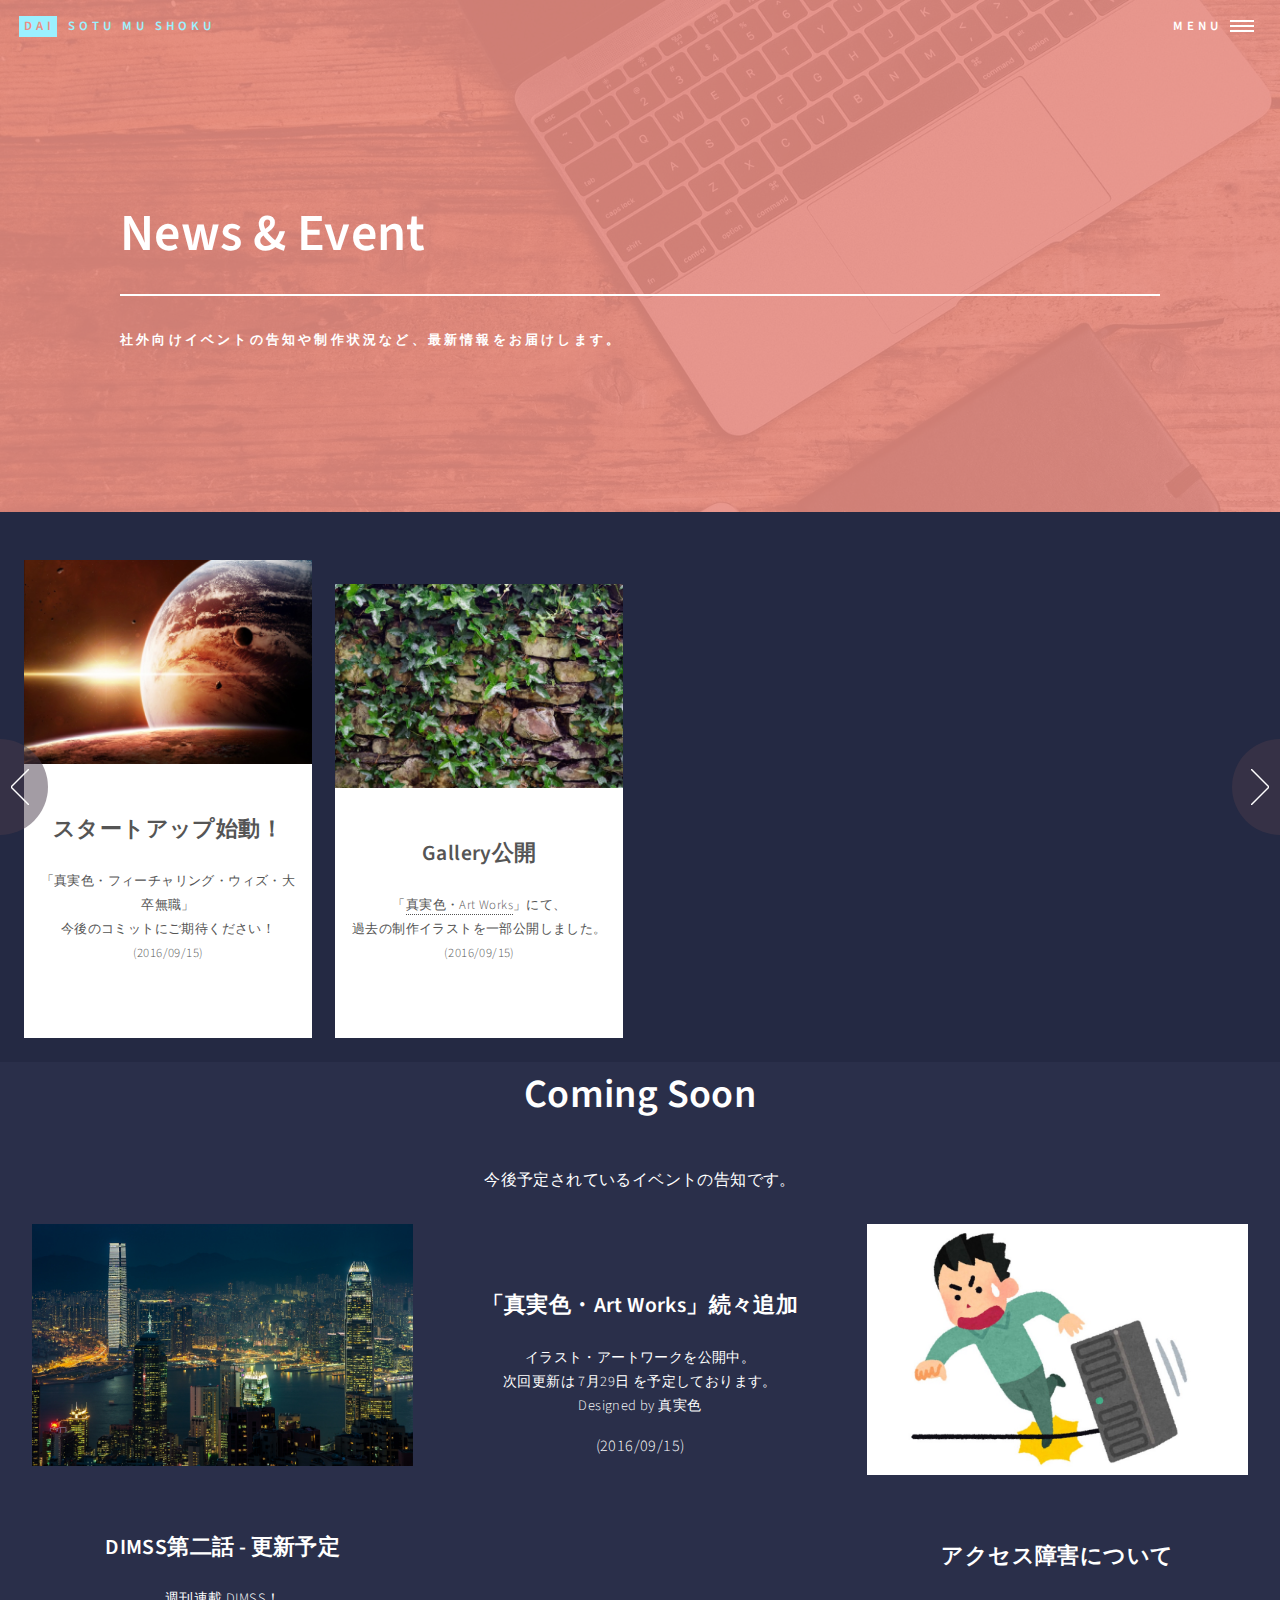
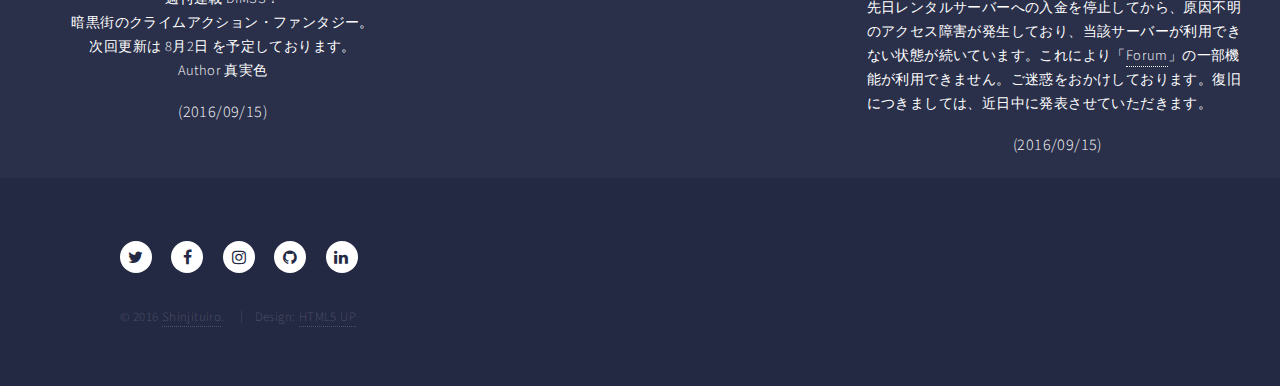
==== commit dee5d6a2: "Update news.html" ====
--- a/news.html
+++ b/news.html
@@ -72,7 +72,7 @@
 							</header>
 							<p style="font-size: 0.8em">「真実色・フィーチャリング・ウィズ・大卒無職」<br>
 							今後のコミットにご期待ください！<br>
-							(2016/09/10)</p>
+							(2016/09/15)</p>
 						</article>
 
 						<article>
@@ -82,7 +82,7 @@
 							</header>
 							<p style="font-size: 0.8em">「<a href="gallery.html">真実色・Art Works</a>」にて、<br>
 							過去の制作イラストを一部公開しました。<br>
-							(2016/09/10)</p>
+							(2016/09/15)</p>
 						</article>
 
 						<article>
@@ -92,7 +92,7 @@
 							</header>
 							<p style="font-size: 0.8em">一部サービスで障害が発生しています。<br>
 							詳細は下記告知をご覧ください。<br>
-							(2016/09/10)</p>
+							(2016/09/15)</p>
 						</article>
 
 						<article>
@@ -102,7 +102,7 @@
 							</header>
 							<p style="font-size: 0.8em">大卒無職カンファレンス2016に参加しました。<br>
 							発表資料は後日アップロードされる予定です。<br>
-							(2016/09/10)</p>
+							(2016/09/15)</p>
 						</article>
 
 						<article>
@@ -112,7 +112,7 @@
 							</header>
 							<p style="font-size: 0.8em">「Forum」で意見交換しませんか。<br>
 							第一回討論テーマは「大卒無職」。<br>
-							(2016/09/10)</p>
+							(2016/09/15)</p>
 						</article>
 
 						<article>
@@ -122,7 +122,7 @@
 							</header>
 							<p style="font-size: 0.8em">一緒に働く大卒無職を探しています。<br>
 							詳細は「<a href="recruit.html">Recruit</a>」ページをご覧ください。<br>
-							(2016/09/10)</p>
+							(2016/09/15)</p>
 						</article>
 
 						<article>
@@ -132,7 +132,7 @@
 							</header>
 							<p style="font-size: 0.8em">「大卒無職」のあり方を探求していきます。<br>
 							詳細は「<a href="about.html">About</a>」ページをご覧ください。<br>
-							(2016/09/10)</p>
+							(2016/09/15)</p>
 						</article>
 
 						<article>
@@ -142,7 +142,7 @@
 							</header>
 							<p style="font-size: 0.8em">大卒無職のクラウド化を推進します。<br>
 							詳細は「<a href="recruit.html">Recruit</a>」ページをご覧ください。<br>
-							(2016/09/10)</p>
+							(2016/09/15)</p>
 						</article>
 
 						<article>
@@ -200,7 +200,7 @@
 									</script>
 								を予定しております。<br>
 								Author 真実色</p>
-								<p style="line-height: 0em">(2016/09/10)</p>
+								<p style="line-height: 0em">(2016/09/15)</p>
 							</article>
 							<article class="4u 12u(mobile) special">
 								<a href="#" class="image featured"><img src="images/new102.jpg" alt="" /></a>
@@ -216,7 +216,7 @@
 									</script>
 								を予定しております。<br>
 								Designed by 真実色</p>
-								<p style="line-height: 0em">(2016/09/10)</p>
+								<p style="line-height: 0em">(2016/09/15)</p>
 							</article>
 							<article class="4u 12u(mobile) special">
 								<a href="#" class="image featured"><img src="images/new103.jpg" alt="" /></a>
@@ -224,7 +224,7 @@
 									<h3><a href="#">アクセス障害について</a></h3>
 								</header>
 								<p style="font-size: 0.9em" align="left">先日レンタルサーバーへの入金を停止してから、原因不明のアクセス障害が発生しており、当該サーバーが利用できない状態が続いています。これにより「<a href="forum.html">Forum</a>」の一部機能が利用できません。ご迷惑をおかけしております。復旧につきましては、近日中に発表させていただきます。<br></p>
-								<p style="line-height: 0em">(2016/09/10)</p>
+								<p style="line-height: 0em">(2016/09/15)</p>
 							</article>
 						</div>
 					</section>
@@ -314,4 +314,4 @@
 			<script src="assets/js/main.news.js"></script>
 
 	</body>
-</html>+</html>
